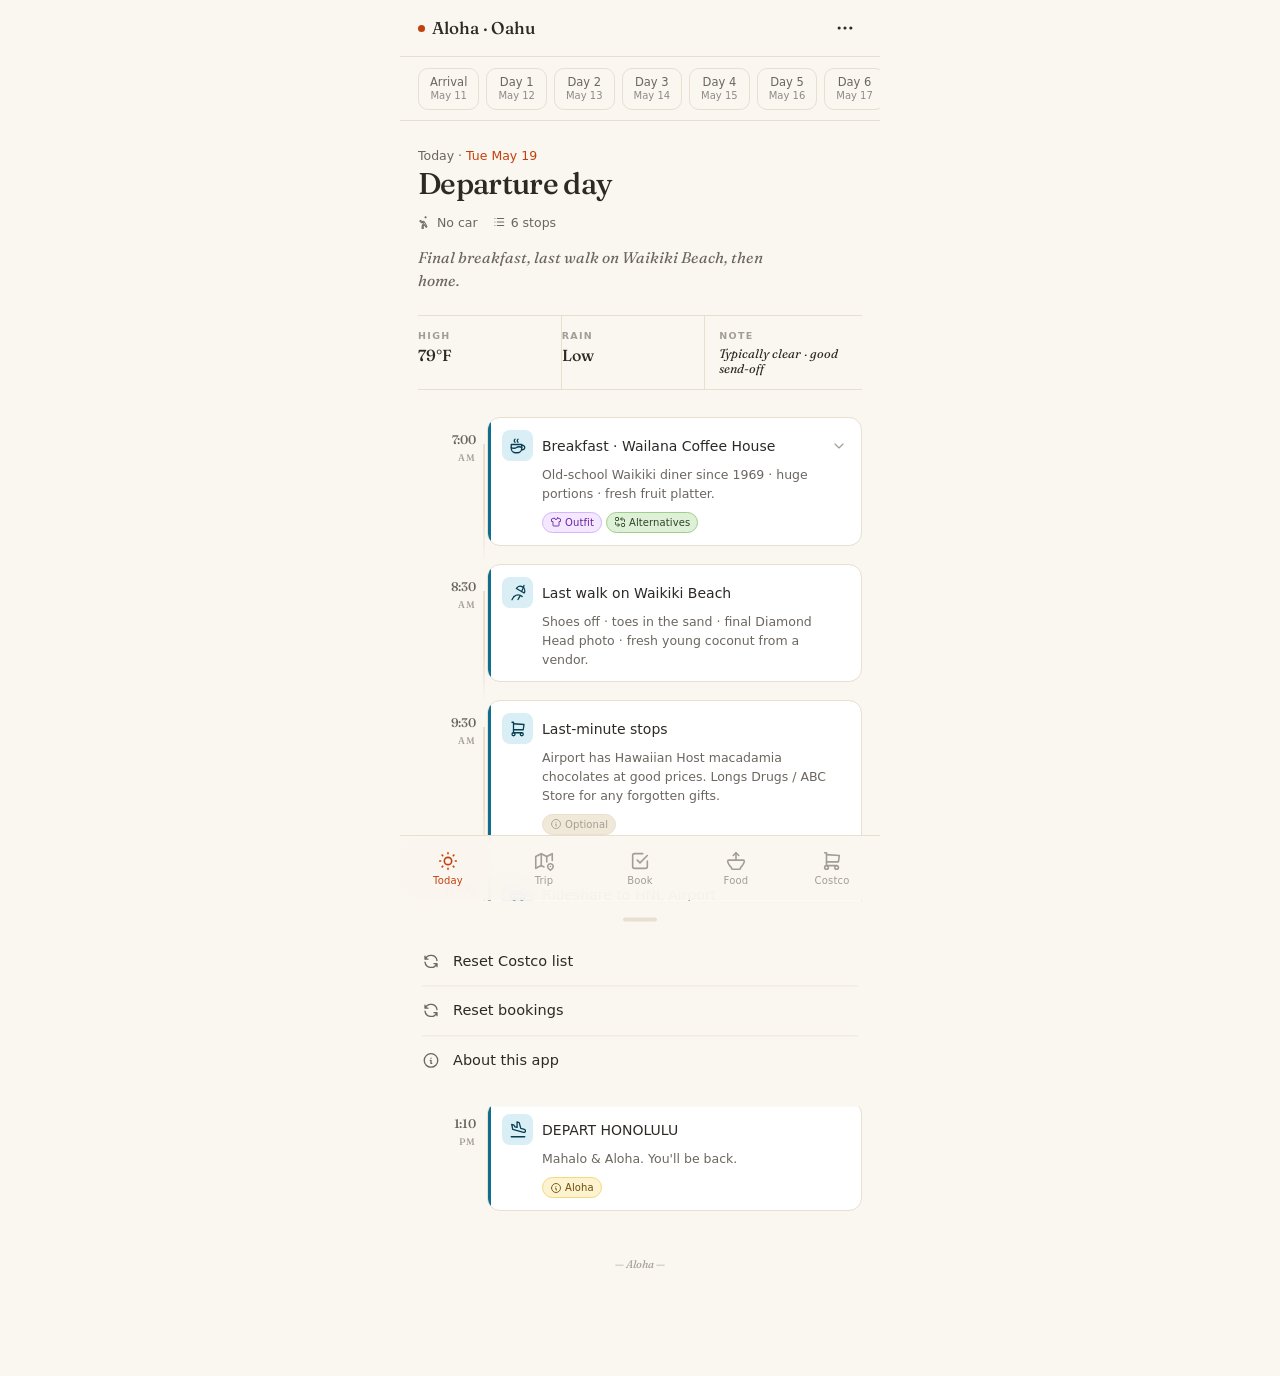
==== Aloha_Oahu_Itinerary.html @ f6e41bc9 "Add files via upload" ====
<!DOCTYPE html>
<html lang="en">
<head>
<meta charset="UTF-8">
<meta name="viewport" content="width=device-width,initial-scale=1,maximum-scale=5,viewport-fit=cover">
<meta name="apple-mobile-web-app-capable" content="yes">
<meta name="apple-mobile-web-app-status-bar-style" content="default">
<meta name="apple-mobile-web-app-title" content="Aloha Oahu">
<meta name="theme-color" content="#faf6f0">
<title>Aloha · Oahu</title>
<link href="https://fonts.googleapis.com/css2?family=Fraunces:ital,opsz,wght@0,9..144,400..600;1,9..144,400..500&display=swap" rel="stylesheet">
<style>
:root{
  --bg:#faf6f0;--bg-card:#fff;--bg-soft:#f4ede0;
  --ink:#2d2a26;--ink-soft:#6b6660;--ink-faint:#a39e95;
  --line:#e8dfd0;--line-soft:#f0e8d8;
  --accent:#c2410c;
  --gold:#b8860b;--palm:#4a7c3a;
  --serif:"Fraunces","Cormorant Garamond",Georgia,serif;
  --sans:-apple-system,BlinkMacSystemFont,system-ui,sans-serif;
}
.th-blue{--da:#0e6e8c;--ds:#daeef5;--di:#073e51}
.th-green{--da:#4a7c3a;--ds:#dff0d8;--di:#2a4720}
.th-amber{--da:#b8860b;--ds:#fdf3d0;--di:#6b4d05}
.th-pink{--da:#b03060;--ds:#fce8ef;--di:#5e1933}
.th-purple{--da:#6b46a8;--ds:#ede8f7;--di:#3a2462}
.th-teal{--da:#0c7a73;--ds:#d8f0ee;--di:#064341}
*{box-sizing:border-box;margin:0;padding:0}
html,body{background:var(--bg);color:var(--ink);font-family:var(--sans);
  font-size:15px;line-height:1.55;-webkit-font-smoothing:antialiased;
  overscroll-behavior:none}
body{max-width:480px;margin:0 auto;min-height:100vh;padding-bottom:88px}
h1,h2{font-family:var(--serif);font-weight:500;letter-spacing:-.01em}
h1{font-size:34px;line-height:1.08}
h2{font-size:22px;line-height:1.15}

/* TOP BAR */
.topbar{position:sticky;top:0;z-index:50;
  background:rgba(250,246,240,.93);
  backdrop-filter:saturate(180%) blur(16px);
  -webkit-backdrop-filter:saturate(180%) blur(16px);
  border-bottom:.5px solid var(--line)}
.topbar-inner{display:flex;align-items:center;justify-content:space-between;padding:11px 18px}
.brand{display:flex;align-items:center;gap:7px;font-family:var(--serif);font-size:17px;font-weight:500;color:var(--ink)}
.brand-pip{width:7px;height:7px;border-radius:50%;background:var(--accent)}
.menu-btn{width:34px;height:34px;border:none;background:transparent;color:var(--ink);
  border-radius:9px;cursor:pointer;display:flex;align-items:center;justify-content:center;
  transition:background .15s}
.menu-btn:hover{background:var(--bg-soft)}
.menu-btn svg{display:block}

/* PAGES */
.page{display:none;padding:0 18px;animation:fi .22s ease}
.page.active{display:block}
@keyframes fi{from{opacity:0;transform:translateY(4px)}to{opacity:1;transform:translateY(0)}}

/* DAY PICKER */
.daypicker{
  display:flex;gap:7px;overflow-x:auto;padding:10px 18px;
  scrollbar-width:none;-ms-overflow-style:none;
  background:var(--bg);border-bottom:.5px solid var(--line);
  position:sticky;top:58px;z-index:40;margin:0 -18px}
.daypicker::-webkit-scrollbar{display:none}
.daychip{flex-shrink:0;background:transparent;border:.5px solid var(--line);
  border-radius:10px;padding:6px 11px;font-size:11.5px;font-family:var(--sans);
  color:var(--ink-soft);cursor:pointer;transition:all .15s;
  text-align:center;min-width:54px;line-height:1.25;font-weight:500}
.daychip .chipdate{display:block;font-size:10px;margin-top:1px;opacity:.75}
.daychip.active{background:var(--ink);color:var(--bg);border-color:var(--ink)}
.daychip.today{border-color:var(--accent);color:var(--accent)}
.daychip.today.active{background:var(--accent);border-color:var(--accent);color:#fff}

/* TODAY HERO */
.hero{padding:26px 0 22px;border-bottom:.5px solid var(--line);position:relative;overflow:hidden}
.hero-palm{display:none}
.hero>*{position:relative;z-index:1}
.hero-greeting{font-size:12.5px;color:var(--ink-soft);margin-bottom:3px}
.hero-greeting strong{color:var(--accent);font-weight:500}
.hero h1{margin-top:3px;font-size:30px;letter-spacing:-.022em}
.hero-meta{display:flex;gap:14px;margin-top:12px;font-size:12.5px;color:var(--ink-soft)}
.hero-meta span{display:inline-flex;align-items:center;gap:5px}
.hero-meta svg{flex-shrink:0}
.hero-summary{font-family:var(--serif);font-style:italic;font-size:15.5px;line-height:1.5;
  color:var(--ink-soft);margin-top:14px;padding-right:80px}

/* WEATHER STRIP */
.wxstrip{display:flex;gap:0;border-bottom:.5px solid var(--line)}
.wxcell{flex:1;padding:13px 0;border-right:.5px solid var(--line)}
.wxcell:last-child{border-right:none;padding-left:14px}
.wxcell:first-child{padding-right:0}
.wx-lbl{font-size:9.5px;letter-spacing:.14em;text-transform:uppercase;color:var(--ink-faint);margin-bottom:3px;font-weight:600}
.wx-val{font-family:var(--serif);font-size:16px;font-weight:500;line-height:1.2}
.wx-val.sm{font-size:12.5px;font-style:italic;font-weight:400}

/* TIMELINE */
.timeline{padding:18px 0 8px}
.tl-event{display:grid;grid-template-columns:58px 1fr;gap:11px;
  padding:9px 0;position:relative;cursor:pointer;-webkit-tap-highlight-color:transparent}
.tl-event:not(:last-child)::before{
  content:"";position:absolute;left:65px;top:36px;bottom:-9px;
  width:1.5px;background:linear-gradient(to bottom,var(--line) 55%,transparent)}
.evtime{font-family:var(--serif);font-size:12.5px;font-weight:500;
  text-align:right;color:var(--ink-soft);padding-top:13px;letter-spacing:-.01em}
.evtime small{font-size:9.5px;letter-spacing:.1em;color:var(--ink-faint);display:block;margin-top:1px}
.evbody{border-radius:13px;background:var(--bg-card);border:.5px solid var(--line);
  padding:12px 14px;transition:transform .15s ease,border-color .2s,box-shadow .2s;
  position:relative;overflow:hidden}
.evbody::before{content:"";position:absolute;left:0;top:0;bottom:0;width:3px;
  background:var(--da,var(--accent));border-radius:0}
.tl-event:active .evbody{transform:scale(.987)}
.tl-event.open .evbody{border-color:var(--da,var(--accent));box-shadow:0 2px 10px rgba(60,40,20,.08)}
.evrow{display:flex;align-items:center;gap:9px}
.evicon{width:31px;height:31px;border-radius:8px;flex-shrink:0;
  background:var(--ds,var(--bg-soft));color:var(--di,var(--accent));
  display:flex;align-items:center;justify-content:center}
.evicon svg{display:block}
.evtitle{font-size:14px;font-weight:500;flex:1;line-height:1.3;color:var(--ink)}
.evchev{color:var(--ink-faint);transition:transform .2s;flex-shrink:0}
.evchev svg{display:block}
.tl-event.open .evchev{transform:rotate(180deg)}
.evdesc{font-size:12.5px;color:var(--ink-soft);margin-top:5px;padding-left:40px;line-height:1.5}

/* HINT PILLS — shown collapsed, act as preview */
.hintrow{display:flex;gap:4px;margin-top:8px;padding-left:40px;flex-wrap:wrap}
.hint{display:inline-flex;align-items:center;gap:3px;
  font-size:10px;font-weight:500;padding:2px 7px;
  border-radius:999px;border:.5px solid;letter-spacing:.01em}
.hint svg{display:block;flex-shrink:0}
.h-outfit{background:#f3e8ff;color:#6b21a8;border-color:#d8b4fe}
.h-weather{background:#daeef5;color:#073e51;border-color:#9fd4e6}
.h-alt{background:#dff0d8;color:#2a4720;border-color:#9ecf88}
.h-note{background:#fdf3d0;color:#6b4d05;border-color:#f5d87a}
.h-gentle{background:#f3e8ff;color:#6b21a8;border-color:#d8b4fe}
.h-urgent{background:#fee2e2;color:#991b1b;border-color:#fca5a5}
.h-book{background:#fce8ef;color:#5e1933;border-color:#f4abc3}
.h-optional{background:var(--line-soft);color:var(--ink-faint);border-color:var(--line)}

/* BADGE PILLS — category tags */
.badgerow{display:flex;gap:4px;margin-top:5px;padding-left:40px;flex-wrap:wrap}
.badge{display:inline-flex;align-items:center;gap:3px;font-size:10px;
  padding:2px 7px;border-radius:999px;font-weight:500;
  background:var(--ds,var(--bg-soft));color:var(--di,var(--accent))}
.badge.urgent{background:#fee2e2;color:#991b1b}
.badge.optional{background:var(--line-soft);color:var(--ink-faint)}
.badge.highlight{background:#fef3c7;color:#854d0e}
.badge.gentle{background:#f3e8ff;color:#6b21a8}

/* EXPANDED DETAILS */
.evdetails{max-height:0;overflow:hidden;transition:max-height .3s ease}
.tl-event.open .evdetails{max-height:800px}
.det-inner{padding:12px 0 2px 40px}
.det-sep{height:.5px;background:var(--line-soft);margin-bottom:13px}
.detblock{margin-bottom:12px}
.detblock:last-child{margin-bottom:0}
.detlbl{font-size:9.5px;letter-spacing:.14em;text-transform:uppercase;
  font-weight:600;margin-bottom:4px;display:flex;align-items:center;gap:4px}
.detlbl svg{display:block;flex-shrink:0}
.detlbl.outfit{color:#6b21a8}
.detlbl.weather{color:#0c5a7a}
.detlbl.alt{color:#2a4720}
.detlbl.note{color:#6b4d05}
.detval{font-size:12.5px;line-height:1.55;color:var(--ink)}
.detval ul{padding-left:14px;margin-top:3px}
.detval li{margin-bottom:2px;list-style:"→ ";padding-left:3px}

/* BOTTOM NAV */
.botnav{position:fixed;bottom:0;left:50%;transform:translateX(-50%);
  width:100%;max-width:480px;display:flex;justify-content:space-around;
  background:rgba(250,246,240,.95);
  backdrop-filter:saturate(180%) blur(16px);
  -webkit-backdrop-filter:saturate(180%) blur(16px);
  border-top:.5px solid var(--line);z-index:100;
  padding:7px 0 calc(7px + env(safe-area-inset-bottom))}
.navbtn{background:transparent;border:none;color:var(--ink-faint);flex:1;
  display:flex;flex-direction:column;align-items:center;justify-content:center;
  gap:2px;padding:7px 4px;cursor:pointer;transition:color .15s;font-family:var(--sans)}
.navbtn svg{display:block}
.navbtn .nlbl{font-size:10px;font-weight:500;letter-spacing:.02em;margin-top:1px}
.navbtn.active{color:var(--accent)}

/* TRIP OVERVIEW */
.trip-hero{padding:30px 0 24px}
.trip-hero h1{font-size:44px;letter-spacing:-.03em;line-height:1;margin-bottom:5px}
.trip-hero h1 em{font-style:italic;color:var(--accent)}
.trip-hero .dates{font-family:var(--serif);font-size:15px;color:var(--ink-soft);font-style:italic}
.sec-title{font-size:10.5px;letter-spacing:.16em;text-transform:uppercase;
  color:var(--ink-faint);margin:22px 0 11px;font-weight:600;
  display:flex;align-items:center;gap:10px}
.sec-title::after{content:"";flex:1;height:.5px;background:var(--line)}
.meta-grid{display:grid;grid-template-columns:1fr 1fr;gap:10px;margin-bottom:4px}
.metastat{background:var(--bg-card);border:.5px solid var(--line);border-radius:12px;padding:13px}
.metastat .mlbl{font-size:9.5px;letter-spacing:.14em;text-transform:uppercase;color:var(--ink-faint);font-weight:600}
.metastat .mval{font-family:var(--serif);font-size:16px;font-weight:500;margin-top:3px}
.metastat .msub{font-size:11px;color:var(--ink-soft);margin-top:1px}
.contact-grid{display:grid;grid-template-columns:1fr 1fr;gap:8px}
.contactbtn{background:var(--bg-card);border:.5px solid var(--line);border-radius:12px;
  padding:11px 13px;display:flex;align-items:center;gap:10px;
  text-decoration:none;color:var(--ink);cursor:pointer;
  transition:transform .15s;-webkit-tap-highlight-color:transparent}
.contactbtn:active{transform:scale(.97)}
.ci{width:31px;height:31px;border-radius:8px;background:var(--bg-soft);
  color:var(--accent);display:flex;align-items:center;justify-content:center;flex-shrink:0}
.ci svg{display:block}
.ct{font-size:12px;font-weight:500;line-height:1.25}
.ct small{font-size:10.5px;color:var(--ink-faint);font-weight:400;display:block}
.daycards{display:flex;flex-direction:column;gap:8px;margin-bottom:24px}
.daycard{background:var(--bg-card);border:.5px solid var(--line);border-radius:13px;
  padding:13px 15px;display:flex;align-items:center;gap:13px;
  cursor:pointer;-webkit-tap-highlight-color:transparent;
  transition:transform .15s;position:relative;overflow:hidden}
.daycard::before{content:"";position:absolute;left:0;top:0;bottom:0;width:3px;
  background:var(--da,var(--accent))}
.daycard:active{transform:scale(.99)}
.dcnum{font-family:var(--serif);font-size:26px;font-weight:500;color:var(--da,var(--accent));
  line-height:1;text-align:center;min-width:42px;font-style:italic}
.dcnum small{display:block;font-size:9.5px;letter-spacing:.12em;color:var(--ink-faint);
  margin-top:3px;font-style:normal}
.dcbody{flex:1;min-width:0}
.dcbody .dctitle{font-size:14.5px;font-weight:500;line-height:1.25;margin-bottom:2px}
.dcbody .dcsub{font-size:11.5px;color:var(--ink-soft)}
.dcarrow{color:var(--ink-faint);flex-shrink:0}
.dcarrow svg{display:block}

/* LIST PAGES */
.listpage h1{margin:26px 0 6px}
.listpage .pagesub{color:var(--ink-soft);font-size:14px;margin-bottom:20px;
  font-family:var(--serif);font-style:italic}
.progress-bar{background:var(--bg-card);border:.5px solid var(--line);border-radius:12px;
  padding:13px;margin-bottom:18px}
.pb-row{display:flex;justify-content:space-between;margin-bottom:7px;font-size:12px;color:var(--ink-soft)}
.pb-track{height:5px;background:var(--bg-soft);border-radius:3px;overflow:hidden}
.pb-fill{height:100%;border-radius:3px;transition:width .4s ease}

/* BOOKINGS */
.bookcard{background:var(--bg-card);border:.5px solid var(--line);border-radius:13px;
  padding:13px 15px;margin-bottom:9px;cursor:pointer;transition:transform .15s;
  -webkit-tap-highlight-color:transparent}
.bookcard:active{transform:scale(.98)}
.bookcard.done{background:linear-gradient(to right,#f0f9eb,var(--bg-card));border-color:#c8e6a8}
.bookcard-hd{display:flex;justify-content:space-between;align-items:flex-start;margin-bottom:5px}
.bookcard h3{font-family:var(--sans);font-size:14.5px;font-weight:500;line-height:1.3}
.bookcheck{width:22px;height:22px;border-radius:50%;border:1.5px solid var(--line);
  flex-shrink:0;display:flex;align-items:center;justify-content:center;transition:all .15s}
.bookcheck svg{display:block}
.bookcard.done .bookcheck{background:#4a7c3a;border-color:#4a7c3a;color:#fff}
.bookwhere{font-size:11.5px;color:var(--ink-soft);margin-bottom:3px}
.bookwhen{font-size:11.5px;font-weight:500;color:var(--accent);margin-bottom:3px}
.bookcard.done .bookwhen{color:#4a7c3a}
.booknotes{font-size:11.5px;color:var(--ink-soft);line-height:1.4}

/* FOOD */
.food-filters{display:flex;gap:6px;overflow-x:auto;padding-bottom:11px;
  margin-bottom:14px;scrollbar-width:none}
.food-filters::-webkit-scrollbar{display:none}
.fchip{flex-shrink:0;background:transparent;border:.5px solid var(--line);
  border-radius:999px;padding:5px 11px;font-size:12px;color:var(--ink-soft);
  cursor:pointer;transition:all .15s;font-family:var(--sans)}
.fchip.active{background:var(--ink);color:var(--bg);border-color:var(--ink)}
.foodcard{background:var(--bg-card);border:.5px solid var(--line);
  border-radius:13px;padding:13px 15px;margin-bottom:8px}
.foodcard-row{display:flex;align-items:baseline;justify-content:space-between;gap:8px;margin-bottom:3px}
.foodname{font-size:14.5px;font-weight:500;flex:1}
.foodprice{font-family:var(--serif);font-size:14px;color:var(--gold)}
.foodwhat{font-size:12.5px;color:var(--ink);line-height:1.4;margin-bottom:5px}
.foodmeta{display:flex;gap:9px;font-size:11px;color:var(--ink-faint);margin-top:5px}
.foodtype{background:var(--bg-soft);color:var(--ink-soft);padding:1px 7px;border-radius:4px;font-weight:500}

/* COSTCO */
.costo-section{margin-bottom:20px}
.costo-sec-title{font-size:10px;letter-spacing:.16em;text-transform:uppercase;
  color:var(--ink-faint);margin-bottom:9px;padding-bottom:5px;
  border-bottom:.5px solid var(--line);font-weight:600}
.costoitem{display:flex;align-items:center;padding:11px 0;
  border-bottom:.5px solid var(--line-soft);cursor:pointer;
  -webkit-tap-highlight-color:transparent;gap:11px}
.costocheck{width:22px;height:22px;border-radius:6px;border:1.5px solid var(--line);
  flex-shrink:0;display:flex;align-items:center;justify-content:center;
  transition:all .15s;background:var(--bg-card)}
.costocheck svg{display:block}
.costoitem.checked .costocheck{background:var(--palm);border-color:var(--palm);color:#fff}
.costoitem.checked .costoname{text-decoration:line-through;color:var(--ink-faint)}
.costotext{flex:1}
.costoname{font-size:13.5px;font-weight:500;line-height:1.3}
.costonote{font-size:11px;color:var(--ink-faint);margin-top:2px}

/* MENU SHEET */
.overlay{position:fixed;inset:0;background:rgba(0,0,0,.38);z-index:200;
  opacity:0;pointer-events:none;transition:opacity .2s}
.overlay.open{opacity:1;pointer-events:auto}
.menusheet{position:fixed;bottom:0;left:0;right:0;background:var(--bg);
  border-radius:22px 22px 0 0;z-index:201;padding:10px 22px calc(22px + env(safe-area-inset-bottom));
  max-width:480px;margin:0 auto;transform:translateY(100%);
  transition:transform .25s cubic-bezier(.22,1,.36,1)}
.menusheet.open{transform:translateY(0)}
.menuhandle{width:34px;height:4px;background:var(--line);border-radius:2px;margin:7px auto 16px}
.menulist{list-style:none}
.menuitem{display:flex;align-items:center;gap:13px;padding:13px 0;
  border-bottom:.5px solid var(--line-soft);cursor:pointer;font-size:14.5px;
  -webkit-tap-highlight-color:transparent}
.menuitem svg{display:block;color:var(--ink-soft)}
.menuitem:last-child{border-bottom:none}
.menuitem:active{color:var(--accent)}

/* FOOTER */
.footnote{text-align:center;font-size:11px;color:var(--ink-faint);
  padding:28px 18px 14px;font-family:var(--serif);font-style:italic}
</style>
</head>
<body>

<div class="topbar">
  <div class="topbar-inner">
    <div class="brand"><div class="brand-pip"></div> Aloha · Oahu</div>
    <button class="menu-btn" id="menubtn" aria-label="Menu"><svg xmlns="http://www.w3.org/2000/svg" width="20" height="20" viewBox="0 0 24 24" fill="none" stroke="currentColor" stroke-width="1.75" stroke-linecap="round" stroke-linejoin="round"><path stroke="none" d="M0 0h24v24H0z" fill="none"/><path d="M5 12m-1 0a1 1 0 1 0 2 0a1 1 0 1 0 -2 0"/><path d="M12 12m-1 0a1 1 0 1 0 2 0a1 1 0 1 0 -2 0"/><path d="M19 12m-1 0a1 1 0 1 0 2 0a1 1 0 1 0 -2 0"/></svg></button>
  </div>
</div>
<main id="main"></main>
<nav class="botnav">
  <button class="navbtn" data-page="today"><svg xmlns="http://www.w3.org/2000/svg" width="22" height="22" viewBox="0 0 24 24" fill="none" stroke="currentColor" stroke-width="1.75" stroke-linecap="round" stroke-linejoin="round"><path stroke="none" d="M0 0h24v24H0z" fill="none"/><path d="M12 12m-4 0a4 4 0 1 0 8 0a4 4 0 1 0 -8 0"/><path d="M3 12h1m8 -9v1m8 8h1m-9 8v1m-6.4 -15.4l.7 .7m12.1 -.7l-.7 .7m0 11.4l.7 .7m-12.1 -.7l-.7 .7"/></svg><span class="nlbl">Today</span></button><button class="navbtn" data-page="trip"><svg xmlns="http://www.w3.org/2000/svg" width="22" height="22" viewBox="0 0 24 24" fill="none" stroke="currentColor" stroke-width="1.75" stroke-linecap="round" stroke-linejoin="round"><path stroke="none" d="M0 0h24v24H0z" fill="none"/><path d="M12 18.5l-3 -1.5l-6 3v-13l6 -3l6 3l6 -3v7.5"/><path d="M9 4.5v13"/><path d="M15 7.5v5.5"/><path d="M21.121 20.121a3 3 0 1 0 -4.242 0c.418 .419 1.125 1.045 2.121 1.879c1.051 -.89 1.759 -1.516 2.121 -1.879z"/><path d="M19 18v.01"/></svg><span class="nlbl">Trip</span></button><button class="navbtn" data-page="bookings"><svg xmlns="http://www.w3.org/2000/svg" width="22" height="22" viewBox="0 0 24 24" fill="none" stroke="currentColor" stroke-width="1.75" stroke-linecap="round" stroke-linejoin="round"><path stroke="none" d="M0 0h24v24H0z" fill="none"/><path d="M9 11l3 3l8 -8"/><path d="M20 12v6a2 2 0 0 1 -2 2h-12a2 2 0 0 1 -2 -2v-12a2 2 0 0 1 2 -2h9"/></svg><span class="nlbl">Book</span></button><button class="navbtn" data-page="food"><svg xmlns="http://www.w3.org/2000/svg" width="22" height="22" viewBox="0 0 24 24" fill="none" stroke="currentColor" stroke-width="1.75" stroke-linecap="round" stroke-linejoin="round"><path stroke="none" d="M0 0h24v24H0z" fill="none"/><path d="M4 11h16a1 1 0 0 1 1 1v.5c0 1.5 -2.517 5.573 -4 6.5v1a1 1 0 0 1 -1 1h-8a1 1 0 0 1 -1 -1v-1c-1.687 -1.054 -4 -5 -4 -6.5v-.5a1 1 0 0 1 1 -1z"/><path d="M12 3l0 8"/><path d="M9 6l3 -3l3 3"/></svg><span class="nlbl">Food</span></button><button class="navbtn" data-page="costco"><svg xmlns="http://www.w3.org/2000/svg" width="22" height="22" viewBox="0 0 24 24" fill="none" stroke="currentColor" stroke-width="1.75" stroke-linecap="round" stroke-linejoin="round"><path stroke="none" d="M0 0h24v24H0z" fill="none"/><path d="M6 19m-2 0a2 2 0 1 0 4 0a2 2 0 1 0 -4 0"/><path d="M17 19m-2 0a2 2 0 1 0 4 0a2 2 0 1 0 -4 0"/><path d="M17 17h-11v-14h-2"/><path d="M6 5l14 1l-1 7h-13"/></svg><span class="nlbl">Costco</span></button>
</nav>
<div class="overlay" id="overlay"></div>
<div class="menusheet" id="msheet">
  <div class="menuhandle"></div>
  <ul class="menulist">
    <li class="menuitem" data-action="reset-costco"><svg xmlns="http://www.w3.org/2000/svg" width="18" height="18" viewBox="0 0 24 24" fill="none" stroke="currentColor" stroke-width="1.75" stroke-linecap="round" stroke-linejoin="round"><path stroke="none" d="M0 0h24v24H0z" fill="none"/><path d="M20 11a8.1 8.1 0 0 0 -15.5 -2m-.5 -4v4h4"/><path d="M4 13a8.1 8.1 0 0 0 15.5 2m.5 4v-4h-4"/></svg> Reset Costco list</li>
    <li class="menuitem" data-action="reset-bookings"><svg xmlns="http://www.w3.org/2000/svg" width="18" height="18" viewBox="0 0 24 24" fill="none" stroke="currentColor" stroke-width="1.75" stroke-linecap="round" stroke-linejoin="round"><path stroke="none" d="M0 0h24v24H0z" fill="none"/><path d="M20 11a8.1 8.1 0 0 0 -15.5 -2m-.5 -4v4h4"/><path d="M4 13a8.1 8.1 0 0 0 15.5 2m.5 4v-4h-4"/></svg> Reset bookings</li>
    <li class="menuitem" data-action="about"><svg xmlns="http://www.w3.org/2000/svg" width="18" height="18" viewBox="0 0 24 24" fill="none" stroke="currentColor" stroke-width="1.75" stroke-linecap="round" stroke-linejoin="round"><path stroke="none" d="M0 0h24v24H0z" fill="none"/><path d="M3 12a9 9 0 1 0 18 0a9 9 0 0 0 -18 0"/><path d="M12 9h.01"/><path d="M11 12h1v4h1"/></svg> About this app</li>
  </ul>
</div>

<script>
const ICONS = {
  "alarm": "<path stroke=\"none\" d=\"M0 0h24v24H0z\" fill=\"none\"/><path d=\"M12 13m-7 0a7 7 0 1 0 14 0a7 7 0 1 0 -14 0\"/><path d=\"M12 10l0 3l2 0\"/><path d=\"M7 4l-2.75 2\"/><path d=\"M17 4l2.75 2\"/>",
  "alert-circle": "<path stroke=\"none\" d=\"M0 0h24v24H0z\" fill=\"none\"/><path d=\"M3 12a9 9 0 1 0 18 0a9 9 0 0 0 -18 0\"/><path d=\"M12 8l0 4\"/><path d=\"M12 16l.01 0\"/>",
  "anchor": "<path stroke=\"none\" d=\"M0 0h24v24H0z\" fill=\"none\"/><path d=\"M12 9l0 12\"/><path d=\"M5.7 14a7 7 0 1 0 12.6 0\"/><path d=\"M12 6m-3 0a3 3 0 1 0 6 0a3 3 0 1 0 -6 0\"/><path d=\"M9 14l-2 0\"/><path d=\"M15 14l2 0\"/>",
  "apple": "<path stroke=\"none\" d=\"M0 0h24v24H0z\" fill=\"none\"/><path d=\"M12 14m-7 0a7 7 0 1 0 14 0a7 7 0 1 0 -14 0\"/><path d=\"M12 11v-7a1 1 0 0 1 1 -1h1\"/>",
  "bath": "<path stroke=\"none\" d=\"M0 0h24v24H0z\" fill=\"none\"/><path d=\"M4 12h16\"/><path d=\"M4 12v4a2 2 0 0 0 2 2h12a2 2 0 0 0 2 -2v-4\"/><path d=\"M6 12v-7a2 2 0 0 1 2 -2h3v2.25\"/><path d=\"M10 10.5l1.5 1.5l3 -3\"/>",
  "beach": "<path stroke=\"none\" d=\"M0 0h24v24H0z\" fill=\"none\"/><path d=\"M17.553 16.75a7.5 7.5 0 0 0 -10.606 0\"/><path d=\"M18 3.804a6 6 0 0 0 -8.196 2.196l10.392 6a6 6 0 0 0 -2.196 -8.196z\"/><path d=\"M16.732 10c1.658 -2.87 2.832 -5.465 3.268 -8\"/><path d=\"M4 21l2.5 -4.33\"/><path d=\"M15 15.5l-3 5.196\"/>",
  "bed": "<path stroke=\"none\" d=\"M0 0h24v24H0z\" fill=\"none\"/><path d=\"M3 7v11\"/><path d=\"M21 17v-4a2 2 0 0 0 -2 -2h-6v6\"/><path d=\"M3 14h18\"/><rect x=\"7\" y=\"7\" width=\"4\" height=\"4\" rx=\"1\"/>",
  "bowl": "<path stroke=\"none\" d=\"M0 0h24v24H0z\" fill=\"none\"/><path d=\"M4 11h16a1 1 0 0 1 1 1v.5c0 1.5 -2.517 5.573 -4 6.5v1a1 1 0 0 1 -1 1h-8a1 1 0 0 1 -1 -1v-1c-1.687 -1.054 -4 -5 -4 -6.5v-.5a1 1 0 0 1 1 -1z\"/><path d=\"M12 3l0 8\"/><path d=\"M9 6l3 -3l3 3\"/>",
  "bread": "<path stroke=\"none\" d=\"M0 0h24v24H0z\" fill=\"none\"/><path d=\"M17 5a3 3 0 0 1 0 6h-1l-.001 7.9a.9 .9 0 0 1 -.9 .1h-6.198a1 1 0 0 1 -.901 -1v-7h-1a3 3 0 0 1 0 -6h10z\"/>",
  "building": "<path stroke=\"none\" d=\"M0 0h24v24H0z\" fill=\"none\"/><path d=\"M3 21l18 0\"/><path d=\"M9 8l1 0\"/><path d=\"M9 12l1 0\"/><path d=\"M9 16l1 0\"/><path d=\"M14 8l1 0\"/><path d=\"M14 12l1 0\"/><path d=\"M14 16l1 0\"/><path d=\"M5 21v-16a2 2 0 0 1 2 -2h10a2 2 0 0 1 2 2v16\"/>",
  "building-castle": "<path stroke=\"none\" d=\"M0 0h24v24H0z\" fill=\"none\"/><path d=\"M15 19v-2a3 3 0 0 0 -6 0v2\"/><path d=\"M3 19v-13.5\"/><path d=\"M21 19v-13.5\"/><path d=\"M3 11a2 2 0 1 0 4 0v-3.5h-4v3.5z\"/><path d=\"M17 11a2 2 0 1 0 4 0v-3.5h-4v3.5z\"/><path d=\"M7 11a2 2 0 1 0 4 0v-3.5h-4v3.5z\"/><path d=\"M11 11a2 2 0 1 0 4 0v-3.5h-4v3.5z\"/><path d=\"M3 19h18\"/>",
  "building-monument": "<path stroke=\"none\" d=\"M0 0h24v24H0z\" fill=\"none\"/><path d=\"M9 21v-8a3 3 0 0 1 6 0v8\"/><path d=\"M3 21l18 0\"/><path d=\"M10.5 7l1.5 -4l1.5 4\"/><path d=\"M9 11l-1 -4h8l-1 4\"/>",
  "car": "<path stroke=\"none\" d=\"M0 0h24v24H0z\" fill=\"none\"/><path d=\"M7 17m-2 0a2 2 0 1 0 4 0a2 2 0 1 0 -4 0\"/><path d=\"M17 17m-2 0a2 2 0 1 0 4 0a2 2 0 1 0 -4 0\"/><path d=\"M5 17h-2v-6l2 -5h9l4 5h1a2 2 0 0 1 2 2v4h-2m-4 0h-6m-6 -6h15m-6 0v-5\"/>",
  "check": "<path stroke=\"none\" d=\"M0 0h24v24H0z\" fill=\"none\"/><path d=\"M5 12l5 5l10 -10\"/>",
  "checkbox": "<path stroke=\"none\" d=\"M0 0h24v24H0z\" fill=\"none\"/><path d=\"M9 11l3 3l8 -8\"/><path d=\"M20 12v6a2 2 0 0 1 -2 2h-12a2 2 0 0 1 -2 -2v-12a2 2 0 0 1 2 -2h9\"/>",
  "chevron-down": "<path stroke=\"none\" d=\"M0 0h24v24H0z\" fill=\"none\"/><path d=\"M6 9l6 6l6 -6\"/>",
  "chevron-right": "<path stroke=\"none\" d=\"M0 0h24v24H0z\" fill=\"none\"/><path d=\"M9 6l6 6l-6 6\"/>",
  "cloud": "<path stroke=\"none\" d=\"M0 0h24v24H0z\" fill=\"none\"/><path d=\"M6.657 18c-2.572 0 -4.657 -2.007 -4.657 -4.483c0 -2.475 2.085 -4.482 4.657 -4.482c.393 -1.762 1.794 -3.2 3.675 -3.773c1.88 -.572 3.956 -.193 5.444 .986c1.488 1.18 2.162 3.007 1.77 4.769h.99c1.913 0 3.464 1.56 3.464 3.486c0 1.927 -1.551 3.487 -3.465 3.487h-11.878\"/>",
  "cloud-rain": "<path stroke=\"none\" d=\"M0 0h24v24H0z\" fill=\"none\"/><path d=\"M7 18a4.6 4.4 0 0 1 0 -9a5 4.5 0 0 1 11 2h1a3.5 3.5 0 0 1 0 7h-12\"/><path d=\"M11 13v2m0 3v2m4 -5v2m0 3v2\"/>",
  "coffee": "<path stroke=\"none\" d=\"M0 0h24v24H0z\" fill=\"none\"/><path d=\"M3 14c.83 .642 2.077 1.017 3.5 1c1.423 .017 2.67 -.358 3.5 -1c.83 -.642 2.077 -1.017 3.5 -1c1.423 -.017 2.67 .358 3.5 1\"/><path d=\"M8 3a2.4 2.4 0 0 0 -1 2a2.4 2.4 0 0 0 1 2\"/><path d=\"M12 3a2.4 2.4 0 0 0 -1 2a2.4 2.4 0 0 0 1 2\"/><path d=\"M3 10h14v5a6 6 0 0 1 -6 6h-2a6 6 0 0 1 -6 -6v-5z\"/><path d=\"M16.746 16.726a3 3 0 1 0 .252 -5.555\"/>",
  "cup": "<path stroke=\"none\" d=\"M0 0h24v24H0z\" fill=\"none\"/><path d=\"M5 11h14v9a1 1 0 0 1 -1 1h-12a1 1 0 0 1 -1 -1v-9z\"/><path d=\"M9 3h6l1 4h-8z\"/><path d=\"M15.121 3.121a2.121 2.121 0 0 1 3 3l-1.121 .879\"/><path d=\"M4.879 3.879a2.121 2.121 0 0 0 -3 3l1.121 .879\"/>",
  "dots": "<path stroke=\"none\" d=\"M0 0h24v24H0z\" fill=\"none\"/><path d=\"M5 12m-1 0a1 1 0 1 0 2 0a1 1 0 1 0 -2 0\"/><path d=\"M12 12m-1 0a1 1 0 1 0 2 0a1 1 0 1 0 -2 0\"/><path d=\"M19 12m-1 0a1 1 0 1 0 2 0a1 1 0 1 0 -2 0\"/>",
  "droplets": "<path stroke=\"none\" d=\"M0 0h24v24H0z\" fill=\"none\"/><path d=\"M6 16.326c1.932 0 3.5 -1.79 3.5 -4c0 -1.979 -1.5 -4.5 -3.5 -7c-2 2.5 -3.5 5.021 -3.5 7c0 2.21 1.568 4 3.5 4z\"/><path d=\"M18 19.326c1.932 0 3.5 -1.79 3.5 -4c0 -1.979 -1.5 -4.5 -3.5 -7c-2 2.5 -3.5 5.021 -3.5 7c0 2.21 1.568 4 3.5 4z\"/>",
  "emergency-bed": "<path stroke=\"none\" d=\"M0 0h24v24H0z\" fill=\"none\"/><path d=\"M1 10h4v9h-4z\"/><path d=\"M5 19h18\"/><path d=\"M5 10h18\"/><path d=\"M12 10v9\"/><path d=\"M14 6a2 2 0 1 0 -4 0\"/><path d=\"M16 4l2 2l-2 2\"/>",
  "fish": "<path stroke=\"none\" d=\"M0 0h24v24H0z\" fill=\"none\"/><path d=\"M16.69 7.44a6.973 6.973 0 0 0 -1.69 4.56c0 1.747 .64 3.345 1.699 4.571l-.699 .429l-3 -3l-3 3l-3 -3l-1.5 1.5l-2.5 -2.5c0 0 1.5 -1.5 3 -3c1 -1 3 -1 4 -2c-2.667 -1.667 -4.667 -5 -7 -7h3.5l2.5 2.5l2 -2.5h3z\"/><path d=\"M17 7l1 -3l3 1l-1.5 2z\"/>",
  "flame": "<path stroke=\"none\" d=\"M0 0h24v24H0z\" fill=\"none\"/><path d=\"M12 12c2 -2.96 0 -7 -1 -8c0 3.038 -1.773 4.741 -3 6c-1.226 1.26 -2 3.24 -2 5a6 6 0 1 0 12 0c0 -1.532 -1.056 -3.94 -2 -5c-1.786 3 -2.791 3 -4 2z\"/>",
  "glass-cocktail": "<path stroke=\"none\" d=\"M0 0h24v24H0z\" fill=\"none\"/><path d=\"M8 21l8 0\"/><path d=\"M12 15l0 6\"/><path d=\"M17 3l-5 8l-5 -8z\"/><path d=\"M5 3h14\"/>",
  "info-circle": "<path stroke=\"none\" d=\"M0 0h24v24H0z\" fill=\"none\"/><path d=\"M3 12a9 9 0 1 0 18 0a9 9 0 0 0 -18 0\"/><path d=\"M12 9h.01\"/><path d=\"M11 12h1v4h1\"/>",
  "key": "<path stroke=\"none\" d=\"M0 0h24v24H0z\" fill=\"none\"/><path d=\"M16.555 3.843l3.602 3.602a2.877 2.877 0 0 1 0 4.069l-2.643 2.643a2.877 2.877 0 0 1 -4.069 0l-.301 -.301l-6.558 6.558a2 2 0 0 1 -1.239 .578l-.175 .008h-1.172a1 1 0 0 1 -.993 -.883l-.007 -.117v-1.172a2 2 0 0 1 .467 -1.284l.119 -.13l.414 -.414h2v-2h2v-2l2.144 -2.144l-.301 -.301a2.877 2.877 0 0 1 0 -4.069l2.643 -2.643a2.877 2.877 0 0 1 4.069 0z\"/><path d=\"M15 9h.01\"/>",
  "list": "<path stroke=\"none\" d=\"M0 0h24v24H0z\" fill=\"none\"/><path d=\"M9 6l11 0\"/><path d=\"M9 12l11 0\"/><path d=\"M9 18l11 0\"/><path d=\"M5 6l0 .01\"/><path d=\"M5 12l0 .01\"/><path d=\"M5 18l0 .01\"/>",
  "luggage": "<path stroke=\"none\" d=\"M0 0h24v24H0z\" fill=\"none\"/><rect x=\"6\" y=\"8\" width=\"12\" height=\"14\" rx=\"2\"/><path d=\"M9 8v-2a2 2 0 0 1 2 -2h2a2 2 0 0 1 2 2v2\"/><path d=\"M11 13v2\"/><path d=\"M6 12h12\"/>",
  "map-2": "<path stroke=\"none\" d=\"M0 0h24v24H0z\" fill=\"none\"/><path d=\"M12 18.5l-3 -1.5l-6 3v-13l6 -3l6 3l6 -3v7.5\"/><path d=\"M9 4.5v13\"/><path d=\"M15 7.5v5.5\"/><path d=\"M21.121 20.121a3 3 0 1 0 -4.242 0c.418 .419 1.125 1.045 2.121 1.879c1.051 -.89 1.759 -1.516 2.121 -1.879z\"/><path d=\"M19 18v.01\"/>",
  "meat": "<path stroke=\"none\" d=\"M0 0h24v24H0z\" fill=\"none\"/><path d=\"M14.5 3.5c1.685 1.686 1.745 4.329 .292 6.086l3.122 3.122c1.757 -1.453 4.4 -1.393 6.086 .292c1.758 1.758 1.671 4.706 -.247 6.334c-.444 .372 -.992 .695 -1.653 .96l-2.5 .706c-3.532 .996 -6.698 -.988 -6.698 -3.997l-3 -2.997c-3.003 0 -4.986 -3.165 -3.996 -6.698l.706 -2.5c.265 -.661 .588 -1.208 .96 -1.653c1.628 -1.918 4.576 -2.005 6.928 -.656z\"/>",
  "moon": "<path stroke=\"none\" d=\"M0 0h24v24H0z\" fill=\"none\"/><path d=\"M12 3c.132 0 .263 0 .393 0a7.5 7.5 0 0 0 7.92 12.446a9 9 0 1 1 -8.313 -12.454z\"/>",
  "mountain": "<path stroke=\"none\" d=\"M0 0h24v24H0z\" fill=\"none\"/><path d=\"M3 20l9 -16l9 16\"/><path d=\"M3 20h18\"/><path d=\"M14 12.4l-2 -1.4l-3 5\"/>",
  "palm-tree": "<path stroke=\"none\" d=\"M0 0h24v24H0z\" fill=\"none\"/><path d=\"M13 21v-12.125a1 1 0 0 0 -.048 -.082a5 5 0 1 0 -3.36 -.428c.285 .232 .39 .48 .408 .635v12\"/><path d=\"M9 12c-.667 -8 -4 -10 -4 -10c5 0 7.5 3.333 8 5\"/><path d=\"M15 12c.667 -8 4 -10 4 -10c-5 0 -7.5 3.333 -8 5\"/>",
  "parking": "<path stroke=\"none\" d=\"M0 0h24v24H0z\" fill=\"none\"/><path d=\"M9 5h4a3 3 0 0 1 0 6h-4\"/><path d=\"M9 5v14\"/><path d=\"M9 11h4\"/>",
  "plane": "<path stroke=\"none\" d=\"M0 0h24v24H0z\" fill=\"none\"/><path d=\"M16 10h4a2 2 0 0 1 0 4h-4l-4 7h-3l2 -7h-4l-2 2h-3l2 -4l-2 -4h3l2 2h4l-2 -7h3z\"/>",
  "plane-arrival": "<path stroke=\"none\" d=\"M0 0h24v24H0z\" fill=\"none\"/><path d=\"M15 12h5a2 2 0 0 1 0 4h-15l-3 -6h3l2 2h3l-2 -7h3z\" transform=\"rotate(-15 12 12) translate(0 -1)\"/><path d=\"M3 21l18 0\"/>",
  "plane-departure": "<path stroke=\"none\" d=\"M0 0h24v24H0z\" fill=\"none\"/><path d=\"M15 12h5a2 2 0 0 1 0 4h-15l-3 -6h3l2 2h3l-2 -7h3z\" transform=\"rotate(15 12 12) translate(0 -3)\"/><path d=\"M3 21l18 0\"/>",
  "plant": "<path stroke=\"none\" d=\"M0 0h24v24H0z\" fill=\"none\"/><path d=\"M9 15c.974 -4.542 3.25 -7.357 9 -8c-.71 5.394 -3.786 8.213 -9 8z\"/><path d=\"M6 21c.74 -4.565 2.685 -7.21 8 -8c-.673 5.377 -3.449 8.083 -8 8z\"/><path d=\"M12 17c0 2.21 -1.343 4 -3 4\"/><path d=\"M12 14v7\"/>",
  "refresh": "<path stroke=\"none\" d=\"M0 0h24v24H0z\" fill=\"none\"/><path d=\"M20 11a8.1 8.1 0 0 0 -15.5 -2m-.5 -4v4h4\"/><path d=\"M4 13a8.1 8.1 0 0 0 15.5 2m.5 4v-4h-4\"/>",
  "replace": "<path stroke=\"none\" d=\"M0 0h24v24H0z\" fill=\"none\"/><path d=\"M3 3m0 1a1 1 0 0 1 1 -1h4a1 1 0 0 1 1 1v4a1 1 0 0 1 -1 1h-4a1 1 0 0 1 -1 -1z\"/><path d=\"M15 15m0 1a1 1 0 0 1 1 -1h4a1 1 0 0 1 1 1v4a1 1 0 0 1 -1 1h-4a1 1 0 0 1 -1 -1z\"/><path d=\"M21 11v-3a2 2 0 0 0 -2 -2h-6l3 3m0 -6l-3 3\"/><path d=\"M3 13v3a2 2 0 0 0 2 2h6l-3 -3m0 6l3 -3\"/>",
  "ship": "<path stroke=\"none\" d=\"M0 0h24v24H0z\" fill=\"none\"/><path d=\"M2 20a2.4 2.4 0 0 0 2 1a2.4 2.4 0 0 0 2 -1a2.4 2.4 0 0 1 2 -1a2.4 2.4 0 0 1 2 1a2.4 2.4 0 0 0 2 1a2.4 2.4 0 0 0 2 -1a2.4 2.4 0 0 1 2 -1a2.4 2.4 0 0 1 2 1\"/><path d=\"M4 18v-5\"/><path d=\"M20 18v-5\"/><path d=\"M12 4h1a1 1 0 0 1 1 1v11.5\"/><path d=\"M6 10.5v-6.5h6\"/><path d=\"M6 7h6\"/>",
  "shirt": "<path stroke=\"none\" d=\"M0 0h24v24H0z\" fill=\"none\"/><path d=\"M15 4l6 2v5h-3v8a1 1 0 0 1 -1 1h-10a1 1 0 0 1 -1 -1v-8h-3v-5l6 -2a3 3 0 0 0 6 0z\"/>",
  "shopping-bag": "<path stroke=\"none\" d=\"M0 0h24v24H0z\" fill=\"none\"/><path d=\"M6 19m-2 0a2 2 0 1 0 4 0a2 2 0 1 0 -4 0\"/><path d=\"M17 19m-2 0a2 2 0 1 0 4 0a2 2 0 1 0 -4 0\"/><path d=\"M17 17h-11v-14h-2\"/><path d=\"M6 5l14 1l-1 7h-13\"/>",
  "shopping-cart": "<path stroke=\"none\" d=\"M0 0h24v24H0z\" fill=\"none\"/><path d=\"M6 19m-2 0a2 2 0 1 0 4 0a2 2 0 1 0 -4 0\"/><path d=\"M17 19m-2 0a2 2 0 1 0 4 0a2 2 0 1 0 -4 0\"/><path d=\"M17 17h-11v-14h-2\"/><path d=\"M6 5l14 1l-1 7h-13\"/>",
  "snowflake": "<path stroke=\"none\" d=\"M0 0h24v24H0z\" fill=\"none\"/><path d=\"M12 3v18\"/><path d=\"M3 12h18\"/><path d=\"M9 6l3 -3l3 3\"/><path d=\"M9 18l3 3l3 -3\"/><path d=\"M6 9l-3 3l3 3\"/><path d=\"M18 9l3 3l-3 3\"/>",
  "steering-wheel": "<path stroke=\"none\" d=\"M0 0h24v24H0z\" fill=\"none\"/><path d=\"M12 12m-9 0a9 9 0 1 0 18 0a9 9 0 1 0 -18 0\"/><path d=\"M12 12m-2 0a2 2 0 1 0 4 0a2 2 0 1 0 -4 0\"/><path d=\"M12 10l0 -7\"/><path d=\"M10 12l-6.75 -3.375\"/><path d=\"M14 12l6.75 -3.375\"/>",
  "sun": "<path stroke=\"none\" d=\"M0 0h24v24H0z\" fill=\"none\"/><path d=\"M12 12m-4 0a4 4 0 1 0 8 0a4 4 0 1 0 -8 0\"/><path d=\"M3 12h1m8 -9v1m8 8h1m-9 8v1m-6.4 -15.4l.7 .7m12.1 -.7l-.7 .7m0 11.4l.7 .7m-12.1 -.7l-.7 .7\"/>",
  "sunset": "<path stroke=\"none\" d=\"M0 0h24v24H0z\" fill=\"none\"/><path d=\"M3 17h1m16 0h1m-15.4 -6.4l.7 .7m11.4 -.7l-.7 .7m-9.7 5.4a4 4 0 0 1 8 0\"/><path d=\"M3 21h18\"/><path d=\"M12 3v2\"/><path d=\"M12 9v2\"/><path d=\"M12 15v2\"/>",
  "swimming": "<path stroke=\"none\" d=\"M0 0h24v24H0z\" fill=\"none\"/><path d=\"M16 9l-11 6\"/><path d=\"M20 15.5c-1.388 1.028 -2.735 1.028 -4.001 0c-1.263 -1.028 -2.611 -1.028 -4 0c-1.264 1.028 -2.612 1.028 -4 0c-1.265 -1.028 -2.609 -1.028 -3.999 0\"/><path d=\"M20 19.5c-1.388 1.028 -2.735 1.028 -4.001 0c-1.263 -1.028 -2.611 -1.028 -4 0c-1.264 1.028 -2.612 1.028 -4 0c-1.265 -1.028 -2.609 -1.028 -3.999 0\"/><circle cx=\"7\" cy=\"7\" r=\"2\"/>",
  "temple": "<path stroke=\"none\" d=\"M0 0h24v24H0z\" fill=\"none\"/><path d=\"M4 20h16\"/><path d=\"M4 20v-12.5\"/><path d=\"M20 20v-12.5\"/><path d=\"M2 7.5l10 -4.5l10 4.5\"/><path d=\"M10 20v-7h4v7\"/>",
  "tools-kitchen-2": "<path stroke=\"none\" d=\"M0 0h24v24H0z\" fill=\"none\"/><path d=\"M19 3v12h-5c-.023 -3.681 .184 -7.406 5 -12zm0 12v6h-1v-3m-10 -14v17m-3 -17v3a3 3 0 1 0 6 0v-3\"/>",
  "truck": "<path stroke=\"none\" d=\"M0 0h24v24H0z\" fill=\"none\"/><path d=\"M7 17m-2 0a2 2 0 1 0 4 0a2 2 0 1 0 -4 0\"/><path d=\"M17 17m-2 0a2 2 0 1 0 4 0a2 2 0 1 0 -4 0\"/><path d=\"M5 17h-2v-4m-1 -8h11v12m-4 0h6m4 0h2v-6h-8m0 -5h5l3 5\"/>",
  "walk": "<path stroke=\"none\" d=\"M0 0h24v24H0z\" fill=\"none\"/><path d=\"M13 4m-1 0a1 1 0 1 0 2 0a1 1 0 1 0 -2 0\"/><path d=\"M7.004 11.042l2.538 -.207a1 1 0 0 1 .858 .43l2.109 3.241l2.649 5.216a1 1 0 0 1 -.966 1.378a1 1 0 0 1 -.882 -.493l-2.659 -4.237l-1.651 2.888v3.732a1 1 0 0 1 -2 0v-4.101a1 1 0 0 1 .13 -.49l2.09 -3.815l-.208 -2.224l-2.55 .833a1 1 0 0 1 -.987 -.184l-1.875 -1.875a1 1 0 0 1 1.414 -1.414l1.39 1.39z\"/>",
  "wind": "<path stroke=\"none\" d=\"M0 0h24v24H0z\" fill=\"none\"/><path d=\"M5 8h8.5a2.5 2.5 0 1 0 -2.34 -3.24\"/><path d=\"M3 12h15.5a2.5 2.5 0 1 1 -2.34 3.24\"/><path d=\"M4 16h5.5a2.5 2.5 0 1 1 -2.34 3.24\"/>",
  "zzz": "<path stroke=\"none\" d=\"M0 0h24v24H0z\" fill=\"none\"/><path d=\"M4 8l4 0l-4 8l4 0\"/><path d=\"M14 8l4 0l-4 8l4 0\"/><path d=\"M9 12l6 0\"/>",
  "circle": "<path stroke=\"none\" d=\"M0 0h24v24H0z\" fill=\"none\"/><path d=\"M12 12m-9 0a9 9 0 1 0 18 0a9 9 0 1 0 -18 0\"/>",
};

function icon(name, size=20) {
  const p = ICONS[name] || ICONS['circle'];
  return `<svg xmlns="http://www.w3.org/2000/svg" width="${size}" height="${size}" viewBox="0 0 24 24" fill="none" stroke="currentColor" stroke-width="1.75" stroke-linecap="round" stroke-linejoin="round">${p}</svg>`;
}

const DATA = {"title": "Aloha, Oahu", "subtitle": "May 11 – 19, 2026", "hotel": "Bamboo Waikiki", "departure": "Tue May 19 · 1:10 PM", "tagline": "A young couple's easy days adventure", "hertz": {"pickup": "Tue May 12 · 8:00 AM", "return": "Mon May 18 · 8:00 PM", "location": "Hyatt Regency Waikiki", "cost": "$251 weekly"}, "quickContacts": [{"name": "Bamboo Waikiki", "type": "hotel", "icon": "ti-building"}, {"name": "Hertz @ Hyatt", "type": "car", "phone": "808-971-3535", "icon": "ti-car"}, {"name": "Uber / Lyft", "type": "rideshare", "icon": "ti-steering-wheel"}, {"name": "Emergency 911", "type": "emergency", "phone": "911", "icon": "ti-emergency-bed"}], "days": [{"date": "Mon May 11", "iso": "2026-05-11", "label": "Arrival", "theme": "Late arrival · Rest up", "color": "blue", "car": false, "weather": {"high": "80°F", "rain": "15%", "note": "Warm humid evening"}, "summary": "Land at 10:28 PM. Just get to the hotel and rest.", "events": [{"time": "10:28 PM", "title": "Land at HNL", "icon": "ti-plane-arrival", "category": "transit", "details": "Clear customs, collect baggage. Allow 30–40 min.", "outfit": "Travel clothes · slip-ons", "weather": "Warm & humid · light layer only"}, {"time": "11:05 PM", "title": "Rideshare to Bamboo Waikiki", "icon": "ti-car", "details": "Uber or Lyft from arrivals · ~25 min · ~$25", "alternates": ["Pre-book SuperShuttle if heavy bags"]}, {"time": "11:35 PM", "title": "Check in & unpack", "icon": "ti-building", "details": "Ask for a high floor — ocean views if available."}, {"time": "11:50 PM", "title": "Late bite on Kalakaua Ave", "icon": "ti-bowl", "category": "food", "details": "Marukame Udon — open late, cheap, authentic.", "alternates": ["Waikiki Brewing Co for something heartier", "Snacks from hotel if exhausted"], "outfit": "Casual"}, {"time": "12:20 AM", "title": "Waiola Shave Ice (optional)", "icon": "ti-snowflake", "category": "dessert", "optional": true, "details": "First taste of Hawaii. Get li hing mui + ice cream base.", "alternates": ["Skip if tired — sleep is more important tonight"]}, {"time": "12:45 AM", "title": "Sleep", "icon": "ti-zzz", "details": "Big week starts tomorrow!"}]}, {"date": "Tue May 12", "iso": "2026-05-12", "label": "Day 1", "theme": "Waikiki + Costco run", "color": "green", "car": true, "weather": {"high": "80°F", "rain": "25%", "note": "Brief showers clear fast"}, "summary": "Pick up the car, stock up at Costco, then dive into Waikiki Beach.", "events": [{"time": "8:00 AM", "title": "Pick up Hertz at Hyatt Regency", "icon": "ti-key", "category": "transit", "badge": "Car pickup", "details": "Steps from Bamboo on Kalakaua Ave. Confirm car category (compact SUV / midsize). Decline CDW if credit card covers it.", "outfit": "Smart-casual for Hertz pickup", "weather": "Warm morning · sunglasses ready"}, {"time": "8:30 AM", "title": "Breakfast · Heavenly Island Lifestyle", "icon": "ti-coffee", "category": "food", "details": "Acai bowls, fresh fruit plates, avocado toast. Arrive early — very popular.", "alternates": ["Eggs n Things for classic Hawaiian", "Hotel grab-and-go if tight on time"], "outfit": "Light shorts + t-shirt · sandals"}, {"time": "10:00 AM", "title": "Costco Iwilei — stock-up run", "icon": "ti-shopping-cart", "category": "shopping", "badge": "Costco", "details": "525 Alakawa St · ~12 min drive · Opens 10am sharp. Reef-safe sunscreen, water, ginger chews, fruit, macadamia chocolates.", "outfit": "Casual"}, {"time": "11:15 AM", "title": "Back to Bamboo — unload & pack cooler", "icon": "ti-building", "details": "Stock fridge, load cooler for the week, keep fruit accessible."}, {"time": "11:45 AM", "title": "Waikiki Beach", "icon": "ti-beach", "category": "beach", "details": "Swim, bodyboard, surfboard rental or beginner lesson (~$40–60).", "alternates": ["If light rain: Royal Hawaiian Center covered arcade"], "outfit": "Swimsuit + rash guard · flip flops · hat · reef-safe sunscreen", "weather": "Brief showers pass in minutes · UV still high under cloud"}, {"time": "1:30 PM", "title": "Lunch · Ono Seafood", "icon": "ti-fish", "category": "food", "details": "Fresh poke, local favourite. Queue worth it.", "alternates": ["Rainbow Drive-In for plate lunch", "Tucker & Bevvy for gourmet sandwiches"]}, {"time": "2:30 PM", "title": "Island Vintage Coffee", "icon": "ti-cup", "category": "food", "details": "Sunrise acai bowl + shave ice. Open-air Royal Hawaiian Center setting.", "alternates": ["Bogart's Café for quieter spot"]}, {"time": "3:00 PM", "title": "Royal Hawaiian Hotel · Pink Palace", "icon": "ti-building-castle", "details": "Free to walk through historic 1927 lobby. Mai Tai Bar on the beach — she gets mocktail, you get original Mai Tai.", "outfit": "Smart-casual over swimsuit", "badge": "Gentle pace"}, {"time": "4:30 PM", "title": "Waikiki Market fruit haul", "icon": "ti-apple", "category": "shopping", "details": "Exotic fruits: white pineapple, apple banana, dragon fruit, lychee, rambutan. May = mango season starting!"}, {"time": "6:00 PM", "title": "Kuhio Beach Torch Lighting & Hula Show", "icon": "ti-flame", "category": "free", "badge": "Free", "details": "Right on the beach. Ancient Hawaiian ceremony + hula performance. ~45 min.", "outfit": "Light dress or smart-casual · sandals"}, {"time": "7:30 PM", "title": "Dinner · Duke's Waikiki", "icon": "ti-tools-kitchen-2", "category": "food", "details": "Right on the beach. Hula pie dessert — share it!", "alternates": ["Marukame Udon — cheap & delicious", "Waikiki Brewing Co — craft beer + food", "Dessert after: Waiola Shave Ice — try haupia flavour"]}, {"time": "9:00 PM", "title": "Park car at SpotHero spot", "icon": "ti-parking", "details": "Pre-booked overnight spot · walk back to Bamboo"}]}, {"date": "Wed May 13", "iso": "2026-05-13", "label": "Day 2", "theme": "History · Gardens · Sunset views", "color": "amber", "car": true, "weather": {"high": "80°F", "rain": "15%", "note": "Drier day · good for gardens"}, "summary": "Iolani Palace, Chinatown, then Ho'omaluhia Botanical Garden and Byodo-In Temple. Sunset cocktails to finish.", "events": [{"time": "8:00 AM", "title": "Breakfast · Café Julia", "icon": "ti-coffee", "category": "food", "details": "Locally-sourced breakfast in a beautiful historic building near downtown.", "alternates": ["Liliha Bakery for legendary coco puffs", "Hotel breakfast for slow start"], "outfit": "Light smart-casual"}, {"time": "9:30 AM", "title": "Iolani Palace", "icon": "ti-building-monument", "category": "culture", "badge": "Book ahead", "details": "Only royal palace in the USA. Self-guided audio tour ~1.5 hrs. $25/person. Tue–Sat. Air-conditioned, flat, perfect for wellness.", "alternates": ["If sold out: walk exterior + State Capitol + King Kamehameha Statue"], "outfit": "Smart-casual — no beachwear · comfortable shoes", "weather": "Air-conditioned inside — bring light layer"}, {"time": "11:15 AM", "title": "Chinatown · Madre Chocolate + market", "icon": "ti-shopping-bag", "category": "food", "details": "Madre Chocolate — bean-to-bar Hawaiian chocolate tasting + take-home bars. Maunakea Marketplace — fresh young coconut, exotic fruit stalls.", "alternates": ["Mango Mango Dessert in Chinatown for mango pudding"]}, {"time": "12:30 PM", "title": "Lunch · Lucky Belly", "icon": "ti-bowl", "category": "food", "details": "Inventive Asian-fusion. Excellent noodles.", "alternates": ["Livestock Tavern — locally-sourced, beautifully done", "Maunakea Marketplace food court — chaotic & wonderful"]}, {"time": "1:45 PM", "title": "Drive to Ho'omaluhia (~25 min)", "icon": "ti-car", "details": "Heading to the windward side via Pali Highway.", "weather": "May see brief shower crossing the Ko'olau — normal & beautiful"}, {"time": "2:15 PM", "title": "Ho'omaluhia Botanical Garden", "icon": "ti-plant", "category": "nature", "badge": "Gentle pace", "details": "FREE · 400 acres · stunning Ko'olau mountain backdrop · completely flat · peaceful. Picnic with your Chinatown fruit haul.", "alternates": ["If raining: drive slowly through — still beautiful"], "outfit": "Comfortable walking shoes · hat · light rain jacket"}, {"time": "4:00 PM", "title": "Byodo-In Temple", "icon": "ti-temple", "category": "culture", "details": "~10 min from Ho'omaluhia · $5 entry · stunning Japanese Buddhist temple. Free-roaming peacocks, koi pond, sacred bell.", "alternates": ["Skip if tired — head back to Waikiki for longer rest"]}, {"time": "5:30 PM", "title": "Drive back to Waikiki", "icon": "ti-car", "details": "~35 min · freshen up at hotel"}, {"time": "6:30 PM", "title": "House Without a Key · Sunset", "icon": "ti-glass-cocktail", "category": "food", "badge": "Highlight", "details": "Sunset cocktails at Halekulani · live Hawaiian music + hula dancer. She gets hibiscus mocktail, you get a classic.", "alternates": ["Mai Tai Bar at Royal Hawaiian if full"], "outfit": "Smart-casual to slightly dressy · this is a beautiful moment", "weather": "Golden hour · magical light · warm & calm"}, {"time": "7:30 PM", "title": "Dinner · Nobu Honolulu", "icon": "ti-tools-kitchen-2", "category": "food", "details": "World-class Japanese-Peruvian. Black cod miso is unmissable.", "alternates": ["Senia — creative Hawaiian tasting menu", "Arancino di Mare — lighter Italian seafood"]}, {"time": "9:00 PM", "title": "Tantalus Lookout night drive", "icon": "ti-mountain", "category": "free", "badge": "New", "details": "~15 min · FREE · Best panoramic night view of Honolulu — city lights, Diamond Head, ocean.", "alternates": ["Skip if tired — absolutely fine"], "outfit": "Light jacket — cooler at elevation"}]}, {"date": "Thu May 14", "iso": "2026-05-14", "label": "Day 3", "theme": "Pearl Harbor + Kailua", "color": "pink", "car": true, "weather": {"high": "80°F", "rain": "15%", "note": "Generally clear"}, "summary": "Pearl Harbor in the morning, then lunch at Haleiwa Joe's Kaneohe and Kailua town browse.", "events": [{"time": "6:00 AM", "title": "Leonard's Bakery · hot malasadas!", "icon": "ti-bread", "category": "food", "details": "Opens 6am. 933 Kapahulu Ave. Original glazed + custard-filled + ube + haupia.", "alternates": ["Hotel snack + stop Leonard's on way back"], "outfit": "Modest clothing — covered shoulders · Pearl Harbor is a memorial", "weather": "Cool early morning · light layer useful"}, {"time": "7:15 AM", "title": "Drive to Pearl Harbor (~25 min)", "icon": "ti-car", "category": "transit", "details": "Much more comfortable than TheBus.", "outfit": "Comfortable walking shoes · light layer for A/C"}, {"time": "7:50 AM", "title": "USS Arizona Memorial", "icon": "ti-anchor", "category": "culture", "badge": "Pre-booked", "details": "23-min documentary then boat to memorial over sunken Arizona. 1,177 sailors still entombed. Profoundly moving.", "outfit": "Respectful & modest · flat comfortable shoes", "weather": "Air-conditioned film room · outdoor boat — bring layer"}, {"time": "9:30 AM", "title": "USS Missouri Battleship", "icon": "ti-ship", "category": "culture", "details": "Where Japan surrendered to end WWII. Walk the famous surrender deck.", "alternates": ["Skip if tired — Arizona Memorial is the essential one"]}, {"time": "11:30 AM", "title": "Drive to Haleiwa Joe's Kaneohe", "icon": "ti-car", "details": "~20 min · beautiful windward garden restaurant."}, {"time": "12:00 PM", "title": "Lunch · Haleiwa Joe's Kaneohe", "icon": "ti-fish", "category": "food", "details": "Fresh seafood in gorgeous open-air garden setting. Macadamia-crusted mahi mahi, calamari, fresh fish tacos.", "alternates": ["Kailua Town Café for lighter option", "Kalapawai Café in Kailua for deli-style"]}, {"time": "1:15 PM", "title": "Kailua town browse", "icon": "ti-shopping-bag", "details": "Charming beach town · independent boutiques · local art.", "alternates": ["Cinnamon's Restaurant — guava chiffon pancakes (unique to Hawaii!)", "Agnes' Portuguese Bake Shop for malasadas"]}, {"time": "2:30 PM", "title": "Drive back to Waikiki", "icon": "ti-car", "details": "~35 min via Pali Hwy · beautiful mountain scenery."}, {"time": "3:15 PM", "title": "Hotel rest", "icon": "ti-bed", "category": "rest", "badge": "Gentle pace", "details": "Easy and relaxed downtime · feet up · eat Costco fruit."}, {"time": "6:00 PM", "title": "BOOK HANAUMA BAY NOW!", "icon": "ti-alert-circle", "category": "booking", "badge": "Do this NOW", "details": "hanaumabaystatepark.com · $25/person · Book for Saturday May 16. Slots open exactly 2 days ahead — tonight is your window."}, {"time": "7:00 PM", "title": "Relaxed dinner · Ramen Nakamura", "icon": "ti-bowl", "category": "food", "details": "Excellent tonkotsu · local favourite.", "alternates": ["Wailana Coffee House — old-school diner, relaxed", "Room service if she needs early night"]}]}, {"date": "Fri May 15", "iso": "2026-05-15", "label": "Day 4", "theme": "Windward + North Shore + Kualoa", "color": "amber", "car": true, "weather": {"high": "84°F", "rain": "40% AM N. Shore", "note": "Manoa always misty · clears by noon"}, "summary": "The big day. Manoa Falls, Pali, Lanikai, Kualoa Ranch, Giovanni's, optional Polo Beach.", "events": [{"time": "6:30 AM", "title": "Early light breakfast", "icon": "ti-coffee", "category": "food", "details": "Hotel grab-and-go or Costco fruit + granola bars. Don't hike on heavy stomach.", "alternates": ["McDonald's Saratoga (24hr) if you need hot food fast"], "outfit": "Waterproof hiking shoes · moisture-wicking top · quick-dry shorts · small backpack"}, {"time": "7:15 AM", "title": "Drive to Manoa Falls (~20 min)", "icon": "ti-car", "details": "Pack: water, Costco snacks, light rain jacket.", "weather": "Manoa is a rainforest — it WILL be misty/drizzly · normal & beautiful"}, {"time": "7:45 AM", "title": "Manoa Falls Hike", "icon": "ti-walk", "category": "hike", "badge": "Gentle pace", "details": "1.6mi round trip · 150ft waterfall · lush jungle. Go at partner's pace · turn back if uncomfortable.", "outfit": "Waterproof shoes ESSENTIAL · light rain jacket · hat", "weather": "Expect mist & light rain · refreshing not unpleasant"}, {"time": "9:15 AM", "title": "Drive to Pali Lookout (~15 min)", "icon": "ti-car", "details": "Crossing the Ko'olau ridge — weather changes dramatically."}, {"time": "9:30 AM", "title": "Nu'uanu Pali Lookout", "icon": "ti-wind", "category": "view", "details": "$7 parking · jaw-dropping windward views · legendary winds · 20–30 min stop.", "outfit": "Light windbreaker — ESSENTIAL · very windy", "weather": "Almost always breezy · hold onto belongings"}, {"time": "10:15 AM", "title": "Morning Brew or Cinnamon's · Kailua", "icon": "ti-coffee", "category": "food", "details": "Coffee + acai bowl · rest after hike.", "alternates": ["Kalapawai Café for pastry + coffee"]}, {"time": "11:00 AM", "title": "Lunch · Kalapawai Café Kailua", "icon": "ti-bread", "category": "food", "details": "Fresh deli sandwiches · grab a picnic to take to Lanikai.", "alternates": ["Over Easy for brunch if timing works"]}, {"time": "11:45 AM", "title": "Lanikai Beach", "icon": "ti-beach", "category": "beach", "badge": "Gentle pace", "details": "One of Hawaii's most beautiful beaches · powder sand · sea turtles. Park at Kailua Beach Park · 15 min walk.", "outfit": "Swimsuit under clothes · rash guard · flip flops", "weather": "Warm sunny windward afternoon · UV HIGH"}, {"time": "2:00 PM", "title": "Drive to Haleiwa (~45 min)", "icon": "ti-car", "details": "Scenic Kamehameha Hwy coastal route.", "weather": "North Shore usually clears by afternoon"}, {"time": "3:00 PM", "title": "Giovanni's Shrimp Truck", "icon": "ti-truck", "category": "food", "badge": "Iconic", "details": "Iconic North Shore experience · garlic butter shrimp · eat at picnic tables. Cash preferred. Expect queue.", "alternates": ["Romy's Shrimp for quieter alternative nearby"], "outfit": "Casual beach wear · sandals"}, {"time": "3:45 PM", "title": "Matsumoto's Shave Ice + Haleiwa browse", "icon": "ti-snowflake", "category": "food", "details": "Classic North Shore shave ice since 1951. Rainbow + azuki beans + ice cream inside.", "alternates": ["Aoki's Shave Ice if queue too long", "Guava Shop · Celestial Natural Foods for local goods"]}, {"time": "4:30 PM", "title": "Polo Beach (optional)", "icon": "ti-beach", "category": "beach", "badge": "Optional", "optional": true, "details": "68 Farrington Hwy Waialua · ~10 min west · remote, uncrowded. Near Mokuleia polo fields — possibly horses!", "alternates": ["SKIP if tired — Haleiwa is already a great end"], "outfit": "Swimsuit if you want to swim · sandals"}, {"time": "5:30 PM", "title": "Drive back via H-2 (~55 min)", "icon": "ti-car", "details": "Faster return via freeway."}, {"time": "6:30 PM", "title": "Hotel · shower & rest", "icon": "ti-bath", "category": "rest", "badge": "Gentle pace", "details": "Mandatory rest — big day. Feet up."}, {"time": "7:30 PM", "title": "Dinner · save the splurge", "icon": "ti-tools-kitchen-2", "category": "food", "details": "Nobu Honolulu if you didn't go Wed · black cod miso.", "alternates": ["Senia for creative Hawaiian", "Modest Kitchen for relaxed end to day", "Dessert: Lapperts Hawaii ice cream"]}]}, {"date": "Sat May 16", "iso": "2026-05-16", "label": "Day 5", "theme": "Hanauma Bay + East Coast", "color": "amber", "car": true, "weather": {"high": "80°F", "rain": "Low", "note": "Below-normal east side · ideal!"}, "summary": "Early start for Hanauma Bay snorkel, then Halona Blowhole and Sandy Beach drive.", "events": [{"time": "5:30 AM", "title": "Wake up early", "icon": "ti-alarm", "details": "Snacks & water ready from last night · two alarms set.", "outfit": "Swimsuit + rash guard UNDER clothes · water shoes · hat"}, {"time": "6:10 AM", "title": "Drive to Hanauma Bay (~25 min)", "icon": "ti-car", "category": "transit", "badge": "Car day", "details": "Parking fills fast — arrive before 7am for best spots.", "weather": "Clear east side morning forecast · excellent conditions"}, {"time": "6:45 AM", "title": "Hanauma Bay — opening time", "icon": "ti-fish", "category": "beach", "badge": "Pre-booked", "details": "Show pre-booked tickets ($25/person) · Mandatory 9-min reef video. Calm shallow water — perfect for wellness.", "outfit": "Rash guard ESSENTIAL · water shoes · polarised sunglasses", "weather": "Below-normal rainfall east side · UV very high · sunscreen critical"}, {"time": "7:15 AM", "title": "Snorkel the reef", "icon": "ti-swimming", "category": "beach", "badge": "Gentle pace", "details": "Tropical fish, sea turtles, parrotfish, humuhumunukunukuapuaa. Inner bay calm & shallow."}, {"time": "10:00 AM", "title": "Beach break & snack", "icon": "ti-beach", "details": "Costco snacks · rest · reapply sunscreen.", "weather": "UV at peak · stay in shade or reapply every 30 min"}, {"time": "10:45 AM", "title": "Drive to Halona Blowhole (~5 min)", "icon": "ti-car", "details": "Tiny detour off Hwy 72 — roadside pull-off."}, {"time": "11:00 AM", "title": "Halona Blowhole", "icon": "ti-droplets", "category": "view", "badge": "New", "details": "Ocean forces through lava tube · spectacular water spout. Also Eternity Beach below (From Here to Eternity film).", "alternates": ["Skip Eternity Beach hike if tired — view from roadside is great"]}, {"time": "11:15 AM", "title": "Sandy Beach", "icon": "ti-beach", "category": "view", "badge": "New", "details": "Famous bodysurfing beach · powerful shore break · amazing to watch. Don't swim — unsafe for wellness."}, {"time": "12:00 PM", "title": "Leonard's Bakery (round 2)", "icon": "ti-bread", "category": "food", "details": "Hot malasadas — try custard-filled + ube + haupia. Buy a box.", "alternates": ["Agnes' Portuguese Bake Shop for different style"]}, {"time": "1:00 PM", "title": "Lunch · Rainbow Drive-In", "icon": "ti-bowl", "category": "food", "details": "Classic Hawaiian plate lunch · very close to Leonard's.", "alternates": ["Zippy's — beloved local chain · chili & zip pac bento", "Side Street Inn — pork chops legendary"]}, {"time": "2:30 PM", "title": "Hotel · afternoon rest", "icon": "ti-bed", "category": "rest", "badge": "Gentle pace", "details": "Long early morning — mandatory rest."}, {"time": "5:00 PM", "title": "Sunset on Waikiki Beach", "icon": "ti-sunset", "details": "Golden hour · shoes off · toes in the sand. One of the best sunsets of the trip.", "outfit": "Light dress or smart-casual · sandals"}, {"time": "6:30 PM", "title": "Dinner · Hy's Steak House", "icon": "ti-meat", "category": "food", "details": "Classic Waikiki fine dining since 1976 · tableside flambé.", "alternates": ["Arancino di Mare — lighter seafood pasta", "Nico's at Pier 38 — fresh local fish casual", "Dessert: Waiola Shave Ice — different flavour tonight"]}]}, {"date": "Sun May 17", "iso": "2026-05-17", "label": "Day 6", "theme": "Gentle Ala Moana day", "color": "purple", "car": true, "weather": {"high": "81°F", "rain": "Low", "note": "Good beach weather"}, "summary": "A relaxed recovery day. Liliha Bakery, Ala Moana Beach, shopping, last hula show.", "events": [{"time": "7:30 AM", "title": "Breakfast · Liliha Bakery", "icon": "ti-bread", "category": "food", "details": "Legendary coco puffs (chocolate cream puffs — extraordinary). Get there early — Sunday queue builds fast.", "alternates": ["Café Kaila in Market City for beautiful brunch", "Eggs n Things for macadamia pancakes"], "outfit": "Casual sundress or shorts · comfortable sandals"}, {"time": "9:00 AM", "title": "Morning swim · Waikiki", "icon": "ti-swimming", "category": "beach", "badge": "Gentle pace", "details": "Easy relaxed swim · no agenda.", "alternates": ["Walk to Kapiolani Park for Sunday morning scene"]}, {"time": "10:30 AM", "title": "Ala Moana Beach Park", "icon": "ti-beach", "category": "beach", "badge": "Gentle pace", "details": "Less crowded than Waikiki · calm lagoon · Magic Island peninsula adjacent.", "outfit": "Swimsuit + cover-up · sandals"}, {"time": "12:00 PM", "title": "Lunch · Ala Moana Center", "icon": "ti-bowl", "category": "food", "details": "Goma Tei Ramen — outstanding broth · local favourite.", "alternates": ["Marukame Udon · Poke to the Max", "Mango Mango Dessert — paradise for fruit lovers!"]}, {"time": "1:30 PM", "title": "Ala Moana Center browse", "icon": "ti-shopping-bag", "details": "Hawaii's best mall · Mango Mango if you skipped at lunch · Longs Drugs for snacks · Guava Shop for Hawaiian prints."}, {"time": "3:00 PM", "title": "Magic Island walk", "icon": "ti-walk", "category": "view", "badge": "Gentle pace", "details": "Beautiful peninsula · local families picnicking · views back to Diamond Head. Flat, easy, beautiful."}, {"time": "5:00 PM", "title": "Freshen up at hotel", "icon": "ti-building", "outfit": "Change to smart-casual for evening"}, {"time": "6:00 PM", "title": "Kuhio Beach Hula Show", "icon": "ti-flame", "category": "free", "badge": "Free", "details": "FREE · Sundays 6–7:30 PM · last chance to see this on your trip.", "outfit": "Smart-casual · sandals or flats"}, {"time": "7:30 PM", "title": "Dinner · Morimoto Asia", "icon": "ti-tools-kitchen-2", "category": "food", "details": "Iron Chef Morimoto's Waikiki spot · exceptional Asian fusion · fresh seafood.", "alternates": ["Nobu Honolulu if you haven't been", "House Without a Key for repeat sunset magic"]}, {"time": "9:00 PM", "title": "Evening stroll + begin packing", "icon": "ti-moon", "details": "Final shave ice — try a new flavour tonight."}]}, {"date": "Mon May 18", "iso": "2026-05-18", "label": "Day 7", "theme": "Polynesian Cultural Center", "color": "teal", "car": true, "weather": {"high": "82°F", "rain": "Possible PM", "note": "North Shore AM cloud · clears by show"}, "summary": "Last morning swim, drive to PCC, spend the afternoon at village tours, luau dinner and fire show.", "events": [{"time": "8:00 AM", "title": "Breakfast · Eggs n Things", "icon": "ti-coffee", "category": "food", "details": "Macadamia nut pancakes + fresh fruit crepes + lilikoi syrup.", "alternates": ["Wailana Coffee House — save for tomorrow", "Hotel room service for slow morning"], "outfit": "Smart-casual for PCC — no beachwear"}, {"time": "9:00 AM", "title": "Last morning swim", "icon": "ti-swimming", "category": "beach", "badge": "Gentle pace", "details": "Final Waikiki swim · soak it in.", "outfit": "Swimsuit + cover-up"}, {"time": "10:30 AM", "title": "Check out + store luggage", "icon": "ti-luggage", "details": "Hotel front desk holds bags until tonight."}, {"time": "11:00 AM", "title": "Drive to PCC (~55 min)", "icon": "ti-car", "category": "transit", "badge": "Car day", "details": "Scenic drive to Laie · flexibility vs rigid shuttle schedule.", "alternates": ["Stop Matsumoto's Shave Ice in Haleiwa on the way"], "outfit": "Smart-casual · comfortable shoes · light cardigan for evening", "weather": "North Shore AM cloud usually clears by midday"}, {"time": "12:15 PM", "title": "Village tours begin", "icon": "ti-palm-tree", "category": "culture", "badge": "Gentle pace", "details": "Samoa · Tonga · Hawaii · Fiji · Tahiti · Aotearoa. Participate: coconut husking, poi pounding, fire making. Pace yourself — pick 3–4 to go deep."}, {"time": "3:00 PM", "title": "Canoe pageant on the lagoon", "icon": "ti-ship", "category": "culture", "badge": "Highlight", "details": "Beautiful water show · find good seats early · 30 min."}, {"time": "4:00 PM", "title": "Village shopping", "icon": "ti-shopping-bag", "details": "Local crafts · Polynesian souvenirs · authentic gifts."}, {"time": "5:00 PM", "title": "Ali'i Luau Buffet Dinner", "icon": "ti-meat", "category": "food", "badge": "Highlight", "details": "Hawaiian feast · kalua pork · lomi lomi salmon · poi · HAUPIA for dessert — go back for seconds! Avoid white clothing.", "outfit": "Avoid white · smart-casual · cardigan for later"}, {"time": "7:30 PM", "title": "Ha: Breath of Life · Fire show", "icon": "ti-flame", "category": "culture", "badge": "Highlight", "details": "Spectacular outdoor Polynesian fire & acrobatics show · world-class. Find seats 20 min early.", "outfit": "Light cardigan/jacket — outdoor evening cool", "weather": "Evening breeze · cardigan essential"}, {"time": "9:15 PM", "title": "Drive back to Waikiki (~55 min)", "icon": "ti-car", "details": "No shuttle constraints — leave when you want.", "alternates": ["Stop Matsumoto's on way back if still open"]}, {"time": "10:15 PM", "title": "Return Hertz at Hyatt", "icon": "ti-key", "category": "transit", "badge": "Return car", "details": "Steps from Bamboo · check fuel before return · top up nearby if needed."}, {"time": "10:30 PM", "title": "Back at Bamboo — final night", "icon": "ti-building", "details": "Collect stored bags · pack remaining items."}]}, {"date": "Tue May 19", "iso": "2026-05-19", "label": "Depart", "theme": "Departure day", "color": "blue", "car": false, "weather": {"high": "79°F", "rain": "Low", "note": "Typically clear · good send-off"}, "summary": "Final breakfast, last walk on Waikiki Beach, then home.", "events": [{"time": "7:00 AM", "title": "Breakfast · Wailana Coffee House", "icon": "ti-coffee", "category": "food", "details": "Old-school Waikiki diner since 1969 · huge portions · fresh fruit platter.", "alternates": ["Hotel breakfast for slow morning"], "outfit": "Comfortable travel clothes · slip-on shoes"}, {"time": "8:30 AM", "title": "Last walk on Waikiki Beach", "icon": "ti-beach", "details": "Shoes off · toes in the sand · final Diamond Head photo · fresh young coconut from a vendor."}, {"time": "9:30 AM", "title": "Last-minute stops", "icon": "ti-shopping-bag", "optional": true, "details": "Airport has Hawaiian Host macadamia chocolates at good prices. Longs Drugs / ABC Store for any forgotten gifts."}, {"time": "10:00 AM", "title": "Rideshare to HNL Airport", "icon": "ti-car", "category": "transit", "details": "Uber or Lyft · ~25 min · ~$25 · book 10 min before."}, {"time": "10:30 AM", "title": "Check in & security", "icon": "ti-plane", "details": "Allow 2.5 hrs before departure · TSA PreCheck if you have it."}, {"time": "1:10 PM", "title": "DEPART HONOLULU", "icon": "ti-plane-departure", "badge": "Aloha", "details": "Mahalo & Aloha. You'll be back."}]}], "bookings": [{"what": "USS Arizona Memorial", "where": "recreation.gov", "when": "ASAP — fills weeks ahead", "notes": "Free boat tour · Opens 7 AM"}, {"what": "Kualoa Ranch · Movie Sites Tour", "where": "kualoa.com", "when": "ASAP", "notes": "~$50/person · Easy and relaxed · Jurassic Park valley"}, {"what": "Polynesian Cultural Center", "where": "polynesia.com or Costco Travel", "when": "2–3 weeks before", "notes": "Check Costco Travel for discount!"}, {"what": "Hanauma Bay Snorkeling", "where": "hanaumabaystatepark.com", "when": "Thu May 14 EVENING", "notes": "$25/person · exactly 2 days ahead · Opens 6:45 AM"}, {"what": "Iolani Palace", "where": "iolanipalace.org", "when": "1–2 weeks before", "notes": "Open Tue–Sat · $25/person"}, {"what": "Pearl Harbor General", "where": "pearlharborhistoricsites.org", "when": "2–3 weeks before", "notes": "Free entry · museums paid extra"}, {"what": "Hertz Car Rental", "where": "Hyatt Regency Waikiki", "when": "BOOKED ✓", "notes": "May 12 8am → May 18 8pm · $251 weekly", "done": true}, {"what": "SpotHero Overnight Parking", "where": "spothero.com", "when": "Book NOW — all 6 nights", "notes": "May 12–17 · ~$15–22/night · ~$110 total"}, {"what": "Costco Membership", "where": "Already a member ✓", "when": "Tue May 12 from 10am", "notes": "Executive black card · 2% cashback", "done": true}, {"what": "Uber / Lyft Apps", "where": "App Store / Google Play", "when": "Before travel", "notes": "Set up payment at home · download both"}, {"what": "Travel Insurance", "where": "Your provider", "when": "Before travel", "notes": "Confirm rental coverage + medical travel cover"}], "costco": [{"item": "Reef-safe sunscreen (2-pack)", "category": "Sun & Skin", "note": "MANDATORY at Hanauma Bay"}, {"item": "Aloe vera gel (large)", "category": "Sun & Skin", "note": "After-sun essential"}, {"item": "Case of water (40-pack)", "category": "Drinks", "note": "Car days · Hanauma · hiking"}, {"item": "Coconut water (12-pack)", "category": "Drinks", "note": "Electrolytes · easy and relaxed"}, {"item": "Fresh pineapple / mango / papaya", "category": "Fruit", "note": "May = mango season starting!"}, {"item": "Apple bananas (bunch)", "category": "Fruit", "note": "Unique Hawaiian variety · creamier"}, {"item": "Ginger chews (bulk)", "category": "Wellness", "note": "Good for sensitive stomachs · carry in bag"}, {"item": "Antacids / Tums", "category": "Wellness", "note": "Easy days comfort"}, {"item": "Trail mix / mixed nuts", "category": "Snacks", "note": "Long car days · Manoa hike"}, {"item": "Granola bars", "category": "Snacks", "note": "Pre-hike · quick energy"}, {"item": "Dried mango slices", "category": "Snacks", "note": "Costco Hawaii speciality"}, {"item": "Hawaiian Host macadamia chocolates", "category": "Gifts", "note": "Best price · perfect gifts"}, {"item": "Mauna Loa macadamia nuts", "category": "Gifts", "note": "Dry roasted + sea salt best"}, {"item": "Kona coffee", "category": "Gifts", "note": "Costco price beats tourist shops"}, {"item": "Soft-sided cooler (if needed)", "category": "Gear", "note": "Cold drinks on North Shore loop"}, {"item": "Zip-lock bags (various)", "category": "Gear", "note": "Snacks · wet swimsuits"}, {"item": "Hand sanitiser", "category": "Gear", "note": "Beach days · food trucks"}, {"item": "Juice boxes / drinks", "category": "Drinks", "note": "Beach days · car snacks"}], "foodGuide": [{"name": "Leonard's Bakery", "type": "Dessert", "price": "$", "what": "Hot malasadas · original · ube · custard · haupia", "when": "Thu AM + Sat"}, {"name": "Waiola Shave Ice", "type": "Dessert", "price": "$", "what": "Li hing mui + ice cream base", "when": "Various evenings"}, {"name": "Matsumoto's Shave Ice", "type": "Dessert", "price": "$", "what": "Rainbow + li hing + ice cream inside", "when": "Fri Haleiwa + Mon"}, {"name": "Madre Chocolate", "type": "Chocolate", "price": "$$", "what": "Bean-to-bar Hawaiian chocolate", "when": "Wed Chinatown"}, {"name": "Island Vintage Coffee", "type": "Café", "price": "$$", "what": "Sunrise acai bowl + shave ice", "when": "Tue afternoon"}, {"name": "Mango Mango Dessert", "type": "Dessert", "price": "$$", "what": "Mango pudding · soft serve · everything", "when": "Sun Ala Moana"}, {"name": "Liliha Bakery", "type": "Bakery", "price": "$", "what": "Legendary coco puffs", "when": "Sun breakfast"}, {"name": "House Without a Key", "type": "Drinks", "price": "$$$", "what": "Sunset + live Hawaiian music", "when": "Wed sunset"}, {"name": "Giovanni's Shrimp Truck", "type": "Seafood", "price": "$$", "what": "Garlic butter scampi shrimp", "when": "Fri Haleiwa"}, {"name": "Haleiwa Joe's Kaneohe", "type": "Seafood", "price": "$$$", "what": "Catch of day · macadamia mahi mahi", "when": "Thu lunch"}, {"name": "Kalapawai Café", "type": "Café", "price": "$$", "what": "Fresh deli for Lanikai picnic", "when": "Fri lunch"}, {"name": "Cinnamon's", "type": "Brunch", "price": "$$", "what": "Guava chiffon pancakes (unique to Hawaii!)", "when": "Thu / Fri"}, {"name": "Heavenly Island Lifestyle", "type": "Healthy", "price": "$$", "what": "Best acai bowls in Waikiki", "when": "Tue breakfast"}, {"name": "Nobu Honolulu", "type": "Fine Dining", "price": "$$$$", "what": "Black cod miso · world-class", "when": "Wed or Fri evening"}, {"name": "Eggs n Things", "type": "Breakfast", "price": "$$", "what": "Macadamia pancakes + lilikoi syrup", "when": "Mon breakfast"}, {"name": "Wailana Coffee House", "type": "Diner", "price": "$", "what": "Old-school · fresh fruit platter", "when": "Tue departure"}, {"name": "Waikiki Market", "type": "Fruit Shop", "price": "$", "what": "Exotic Hawaiian fruits · pineapple · lychee", "when": "Tue + ongoing"}, {"name": "Maunakea Marketplace", "type": "Market", "price": "$", "what": "Fresh coconut · exotic fruits · food court", "when": "Wed Chinatown"}, {"name": "PCC Ali'i Luau", "type": "Hawaiian", "price": "$$$$", "what": "Kalua pork · poi · HAUPIA (seconds!)", "when": "Mon dinner"}, {"name": "Duke's Waikiki", "type": "Casual Fine", "price": "$$$", "what": "Hula pie dessert · iconic Waikiki", "when": "Tue dinner"}, {"name": "Marukame Udon", "type": "Casual", "price": "$", "what": "Cheap · authentic · queue moves fast", "when": "Various"}, {"name": "Ono Seafood", "type": "Poke", "price": "$", "what": "Best poke in Waikiki · fresh ahi", "when": "Tue lunch"}, {"name": "Lucky Belly", "type": "Asian Fusion", "price": "$$", "what": "Inventive noodles · Chinatown gem", "when": "Wed lunch"}, {"name": "Morimoto Asia", "type": "Fine Dining", "price": "$$$$", "what": "Iron Chef Morimoto · Asian fusion", "when": "Sun dinner"}, {"name": "Hy's Steak House", "type": "Fine Dining", "price": "$$$$", "what": "Classic since 1976 · tableside flambé", "when": "Sat dinner"}]};

var state={page:'today',dayIso:null,expandedKey:null,foodFilter:'all',
  costcoChecked:new Set(JSON.parse(localStorage.getItem('ck')||'[]')),
  booksDone:new Set(JSON.parse(localStorage.getItem('bd')||'[]'))};

DATA.bookings.forEach(function(b){if(b.done)state.booksDone.add(b.what);});

function todayIso(){var d=new Date(),s=d.toISOString().slice(0,10);var days=DATA.days;if(s<days[0].iso)return days[0].iso;if(s>days[days.length-1].iso)return days[days.length-1].iso;return s;}
function currentDay(){var t=state.dayIso||todayIso();return DATA.days.find(function(d){return d.iso===t;})||DATA.days[0];}

// Render helpers
function hintsFor(e){
  var h=[];
  if(e.outfit) h.push('<span class="hint h-outfit">'+icon('shirt',12)+' Outfit</span>');
  if(e.weather) h.push('<span class="hint h-weather">'+icon('cloud',12)+' Weather</span>');
  if(e.alternates&&e.alternates.length) h.push('<span class="hint h-alt">'+icon('replace',12)+' Alternatives</span>');
  if(e.badge){
    var bc='h-note';
    if(e.badge==='Gentle pace') bc='h-gentle';
    else if(e.badge==='Do this NOW'||e.badge==='Urgent') bc='h-urgent';
    else if(e.badge==='Pre-booked'||e.badge==='Book ahead') bc='h-book';
    else if(e.badge==='Optional') bc='h-optional';
    h.push('<span class="hint '+bc+'">'+icon('info-circle',12)+' '+e.badge+'</span>');
  }
  if(e.optional&&!e.badge) h.push('<span class="hint h-optional">'+icon('info-circle',12)+' Optional</span>');
  return h.length?'<div class="hintrow">'+h.join('')+'</div>':'';
}

function renderEvent(e,i,dayIso){
  var key=dayIso+'-'+i;
  var open=state.expandedKey===key;
  var tParts=e.time.match(/(\d+:\d+)\s*(AM|PM)/i)||['','',''];
  var hasDetails=e.outfit||e.weather||(e.alternates&&e.alternates.length);
  var iconName=(e.icon||'circle').replace('ti-','');
  
  var details='';
  if(hasDetails){
    var blocks='';
    if(e.outfit) blocks+='<div class="detblock"><div class="detlbl outfit">'+icon('shirt',11)+' Outfit</div><div class="detval">'+e.outfit+'</div></div>';
    if(e.weather) blocks+='<div class="detblock"><div class="detlbl weather">'+icon('cloud',11)+' Weather note</div><div class="detval">'+e.weather+'</div></div>';
    if(e.alternates&&e.alternates.length){
      var lis=e.alternates.map(function(a){return '<li>'+a+'</li>';}).join('');
      blocks+='<div class="detblock"><div class="detlbl alt">'+icon('replace',11)+' Alternatives</div><div class="detval"><ul>'+lis+'</ul></div></div>';
    }
    details='<div class="evdetails"><div class="det-inner"><div class="det-sep"></div>'+blocks+'</div></div>';
  }

  return '<div class="tl-event'+(open?' open':'')+'" data-key="'+key+'">'
    +'<div class="evtime">'+tParts[1]+'<small>'+tParts[2]+'</small></div>'
    +'<div class="evbody">'
    +'<div class="evrow">'
    +'<div class="evicon">'+icon(iconName,18)+'</div>'
    +'<div class="evtitle">'+e.title+'</div>'
    +(hasDetails?'<div class="evchev">'+icon('chevron-down',16)+'</div>':'')
    +'</div>'
    +(e.details?'<div class="evdesc">'+e.details+'</div>':'')
    +hintsFor(e)
    +details
    +'</div></div>';
}

function renderToday(){
  var day=currentDay();
  var todIso=todayIso();
  var chips=DATA.days.map(function(d){
    var cls='daychip'+(d.iso===day.iso?' active':'')+(d.iso===todIso?' today':'');
    var lab=d.label;
    var dateShort=d.date.split(' ').slice(1).join(' ');
    return '<button class="'+cls+'" data-iso="'+d.iso+'">'+lab+'<span class="chipdate">'+dateShort+'</span></button>';
  }).join('');

  var events=day.events.map(function(e,i){return renderEvent(e,i,day.iso);}).join('');

  return '<div class="page active th-'+day.color+'" id="pg-today">'
    +'<div class="daypicker" id="dpicker">'+chips+'</div>'
    +'<div class="hero">'
    +'<svg class="hero-palm" viewBox="0 0 165 295" xmlns="http://www.w3.org/2000/svg" aria-hidden="true"><path d="M80 84 Q28 68 2 88" fill="none" stroke="currentColor" stroke-width="22" stroke-linecap="round"/><path d="M80 84 Q34 46 12 18" fill="none" stroke="currentColor" stroke-width="18" stroke-linecap="round"/><path d="M80 84 Q58 36 50 4" fill="none" stroke="currentColor" stroke-width="16" stroke-linecap="round"/><path d="M80 84 Q74 36 76 2" fill="none" stroke="currentColor" stroke-width="15" stroke-linecap="round"/><path d="M80 84 Q102 38 114 4" fill="none" stroke="currentColor" stroke-width="16" stroke-linecap="round"/><path d="M80 84 Q124 44 148 18" fill="none" stroke="currentColor" stroke-width="18" stroke-linecap="round"/><path d="M80 84 Q130 68 160 86" fill="none" stroke="currentColor" stroke-width="22" stroke-linecap="round"/><path d="M82 290 C80 254 76 212 74 174 C72 142 74 112 80 84" fill="none" stroke="currentColor" stroke-width="10" stroke-linecap="round"/></svg>'
    +'<p class="hero-greeting">'+(day.iso===todIso?'Today':'Looking at')+' · <strong>'+day.date+'</strong></p>'
    +'<h1>'+day.theme+'</h1>'
    +'<div class="hero-meta">'
    +'<span>'+icon(day.car?'car':'walk',14)+' '+(day.car?'Car day':'No car')+'</span>'
    +'<span>'+icon('list',14)+' '+day.events.length+' stops</span>'
    +'</div>'
    +'<p class="hero-summary">'+day.summary+'</p>'
    +'</div>'
    +'<div class="wxstrip">'
    +'<div class="wxcell"><div class="wx-lbl">High</div><div class="wx-val">'+day.weather.high+'</div></div>'
    +'<div class="wxcell"><div class="wx-lbl">Rain</div><div class="wx-val">'+day.weather.rain+'</div></div>'
    +'<div class="wxcell"><div class="wx-lbl">Note</div><div class="wx-val sm">'+day.weather.note+'</div></div>'
    +'</div>'
    +'<div class="timeline">'+events+'</div>'
    +'<p class="footnote">— Aloha —</p>'
    +'</div>';
}

function renderTrip(){
  var stats='<div class="meta-grid">'
    +'<div class="metastat"><div class="mlbl">Hotel</div><div class="mval">Bamboo Waikiki</div><div class="msub">Kuhio Ave, Honolulu</div></div>'
    +'<div class="metastat"><div class="mlbl">Duration</div><div class="mval">9 days</div><div class="msub">8 nights</div></div>'
    +'<div class="metastat"><div class="mlbl">Car · Hertz</div><div class="mval">7 days</div><div class="msub">$251 weekly</div></div>'
    +'<div class="metastat"><div class="mlbl">Pickup</div><div class="mval">May 12</div><div class="msub">Hyatt Regency</div></div>'
    +'</div>';

  var contacts=DATA.quickContacts.map(function(c){
    var iconName=c.icon.replace('ti-','');
    return '<div class="contactbtn"'+(c.phone?' onclick="window.location.href=\'tel:'+c.phone+'\'"':'')+'>'
      +'<div class="ci">'+icon(iconName,17)+'</div>'
      +'<div class="ct">'+c.name+(c.phone?'<small>'+c.phone+'</small>':'')+'</div>'
      +'</div>';
  }).join('');

  var cards=DATA.days.map(function(d,i){
    return '<div class="daycard th-'+d.color+'" data-jump="'+d.iso+'">'
      +'<div class="dcnum">'+(i+1)+'<small>'+d.date.split(' ').slice(1).join(' ')+'</small></div>'
      +'<div class="dcbody"><div class="dctitle">'+d.theme+'</div>'
      +'<div class="dcsub">'+d.events.length+' stops · '+(d.car?'Car':'No car')+' · '+d.weather.high+'</div></div>'
      +'<div class="dcarrow">'+icon('chevron-right',16)+'</div>'
      +'</div>';
  }).join('');

  return '<div class="page active" id="pg-trip">'
    +'<div class="trip-hero"><h1>Aloha,<br><em>Oahu</em></h1>'
    +'<p class="dates">May 11 — 19, 2026</p></div>'
    +'<div class="sec-title">At a glance</div>'+stats
    +'<div class="sec-title">Quick contacts</div>'
    +'<div class="contact-grid">'+contacts+'</div>'
    +'<div class="sec-title">The week</div>'
    +'<div class="daycards">'+cards+'</div>'
    +'<p class="footnote">Mahalo for letting Claude plan</p>'
    +'</div>';
}

function renderBookings(){
  var total=DATA.bookings.length;
  var done=DATA.bookings.filter(function(b){return state.booksDone.has(b.what);}).length;
  var pct=Math.round(done/total*100);
  var pb='<div class="progress-bar"><div class="pb-row"><span>Progress</span><span style="color:var(--accent);font-weight:500;">'+pct+'%</span></div><div class="pb-track"><div class="pb-fill" style="width:'+pct+'%;background:var(--accent);"></div></div></div>';
  var cards=DATA.bookings.map(function(b){
    var d=state.booksDone.has(b.what);
    return '<div class="bookcard'+(d?' done':'')+'" data-booking="'+b.what.replace(/"/g,'&quot;')+'">'
      +'<div class="bookcard-hd"><h3>'+b.what+'</h3>'
      +'<div class="bookcheck">'+(d?icon('check',13):'')+'</div></div>'
      +'<div class="bookwhere">'+b.where+'</div>'
      +'<div class="bookwhen">'+b.when+'</div>'
      +'<div class="booknotes">'+b.notes+'</div>'
      +'</div>';
  }).join('');
  return '<div class="page active listpage" id="pg-book">'
    +'<h1>Bookings</h1><p class="pagesub">'+done+' of '+total+' confirmed</p>'
    +pb+cards+'<p class="footnote">— Book early, sleep well —</p></div>';
}

function renderFood(){
  var types=['all'].concat([...new Set(DATA.foodGuide.map(function(f){return f.type;}))]);
  var filtered=state.foodFilter==='all'?DATA.foodGuide:DATA.foodGuide.filter(function(f){return f.type===state.foodFilter;});
  var chips=types.map(function(t){return '<button class="fchip'+(state.foodFilter===t?' active':'')+'" data-filter="'+t+'">'+t+'</button>';}).join('');
  var cards=filtered.map(function(f){
    return '<div class="foodcard">'
      +'<div class="foodcard-row"><div class="foodname">'+f.name+'</div><div class="foodprice">'+f.price+'</div></div>'
      +'<div class="foodwhat">'+f.what+'</div>'
      +'<div class="foodmeta"><span class="foodtype">'+f.type+'</span><span>'+f.when+'</span></div>'
      +'</div>';
  }).join('');
  return '<div class="page active listpage" id="pg-food">'
    +'<h1>Food</h1><p class="pagesub">'+DATA.foodGuide.length+' carefully chosen stops</p>'
    +'<div class="food-filters">'+chips+'</div>'+cards
    +'<p class="footnote">Try everything once</p></div>';
}

function renderCostco(){
  var groups={};
  DATA.costco.forEach(function(item){if(!groups[item.category])groups[item.category]=[];groups[item.category].push(item);});
  var total=DATA.costco.length,got=state.costcoChecked.size,pct=Math.round(got/total*100);
  var pb='<div class="progress-bar"><div class="pb-row"><span>In cart</span><span style="color:var(--palm);font-weight:500;">'+got+' of '+total+'</span></div><div class="pb-track"><div class="pb-fill" style="width:'+pct+'%;background:var(--palm);"></div></div></div>';
  var sections=Object.entries(groups).map(function(e){
    var cat=e[0],items=e[1];
    var rows=items.map(function(item){
      var chk=state.costcoChecked.has(item.item);
      return '<div class="costoitem'+(chk?' checked':'')+'" data-costco="'+item.item.replace(/"/g,'&quot;')+'">'
        +'<div class="costocheck">'+(chk?icon('check',13):'')+'</div>'
        +'<div class="costotext"><div class="costoname">'+item.item+'</div><div class="costonote">'+item.note+'</div></div>'
        +'</div>';
    }).join('');
    return '<div class="costo-section"><div class="costo-sec-title">'+cat+'</div>'+rows+'</div>';
  }).join('');
  return '<div class="page active listpage" id="pg-costco">'
    +'<h1>Costco list</h1><p class="pagesub">Iwilei · Open 10 AM · Tue May 12</p>'
    +pb+sections+'<p class="footnote">— Black card · 2% back —</p></div>';
}

function render(){
  var m=document.getElementById('main');
  var html='';
  if(state.page==='today') html=renderToday();
  else if(state.page==='trip') html=renderTrip();
  else if(state.page==='bookings') html=renderBookings();
  else if(state.page==='food') html=renderFood();
  else if(state.page==='costco') html=renderCostco();
  m.innerHTML=html;
  attach();
  document.querySelectorAll('.navbtn').forEach(function(b){b.classList.toggle('active',b.dataset.page===state.page);});
  m.scrollTop=0;
}

function attach(){
  // Day picker
  document.querySelectorAll('.daychip').forEach(function(c){
    c.addEventListener('click',function(){state.dayIso=c.dataset.iso;state.expandedKey=null;render();});
  });
  // Timeline events
  document.querySelectorAll('.tl-event').forEach(function(el){
    el.addEventListener('click',function(){
      var k=el.dataset.key;
      state.expandedKey=state.expandedKey===k?null:k;
      el.classList.toggle('open');
      if(state.expandedKey===k) setTimeout(function(){el.scrollIntoView({behavior:'smooth',block:'nearest'});},280);
    });
  });
  // Bookings
  document.querySelectorAll('.bookcard').forEach(function(el){
    el.addEventListener('click',function(){
      var k=el.dataset.booking;
      if(state.booksDone.has(k)) state.booksDone.delete(k); else state.booksDone.add(k);
      localStorage.setItem('bd',JSON.stringify([...state.booksDone]));render();
    });
  });
  // Costco
  document.querySelectorAll('.costoitem').forEach(function(el){
    el.addEventListener('click',function(){
      var k=el.dataset.costco;
      if(state.costcoChecked.has(k)) state.costcoChecked.delete(k); else state.costcoChecked.add(k);
      localStorage.setItem('ck',JSON.stringify([...state.costcoChecked]));render();
    });
  });
  // Food filter
  document.querySelectorAll('.fchip').forEach(function(c){
    c.addEventListener('click',function(){state.foodFilter=c.dataset.filter;render();});
  });
  // Day card jump
  document.querySelectorAll('.daycard').forEach(function(c){
    c.addEventListener('click',function(){state.dayIso=c.dataset.jump;state.page='today';render();});
  });
}

// Nav
document.querySelectorAll('.navbtn').forEach(function(b){
  b.addEventListener('click',function(){
    state.page=b.dataset.page;state.expandedKey=null;
    if(b.dataset.page==='today') state.dayIso=null;
    render();
  });
});

// Menu
var overlay=document.getElementById('overlay'),sheet=document.getElementById('msheet');
document.getElementById('menubtn').addEventListener('click',function(){overlay.classList.add('open');sheet.classList.add('open');});
overlay.addEventListener('click',function(){overlay.classList.remove('open');sheet.classList.remove('open');});
document.querySelectorAll('.menuitem').forEach(function(it){
  it.addEventListener('click',function(){
    var a=it.dataset.action;
    if(a==='reset-costco'){if(confirm('Reset Costco list?')){state.costcoChecked.clear();localStorage.setItem('ck','[]');render();}}
    else if(a==='reset-bookings'){if(confirm('Reset bookings?')){state.booksDone.clear();DATA.bookings.forEach(function(b){if(b.done)state.booksDone.add(b.what);});localStorage.setItem('bd',JSON.stringify([...state.booksDone]));render();}}
    else if(a==='about'){alert('Aloha! 🌺\nYour Oahu itinerary · works offline\nProgress saves to your device.');}
    overlay.classList.remove('open');sheet.classList.remove('open');
  });
});

render();

</script>
</body>
</html>
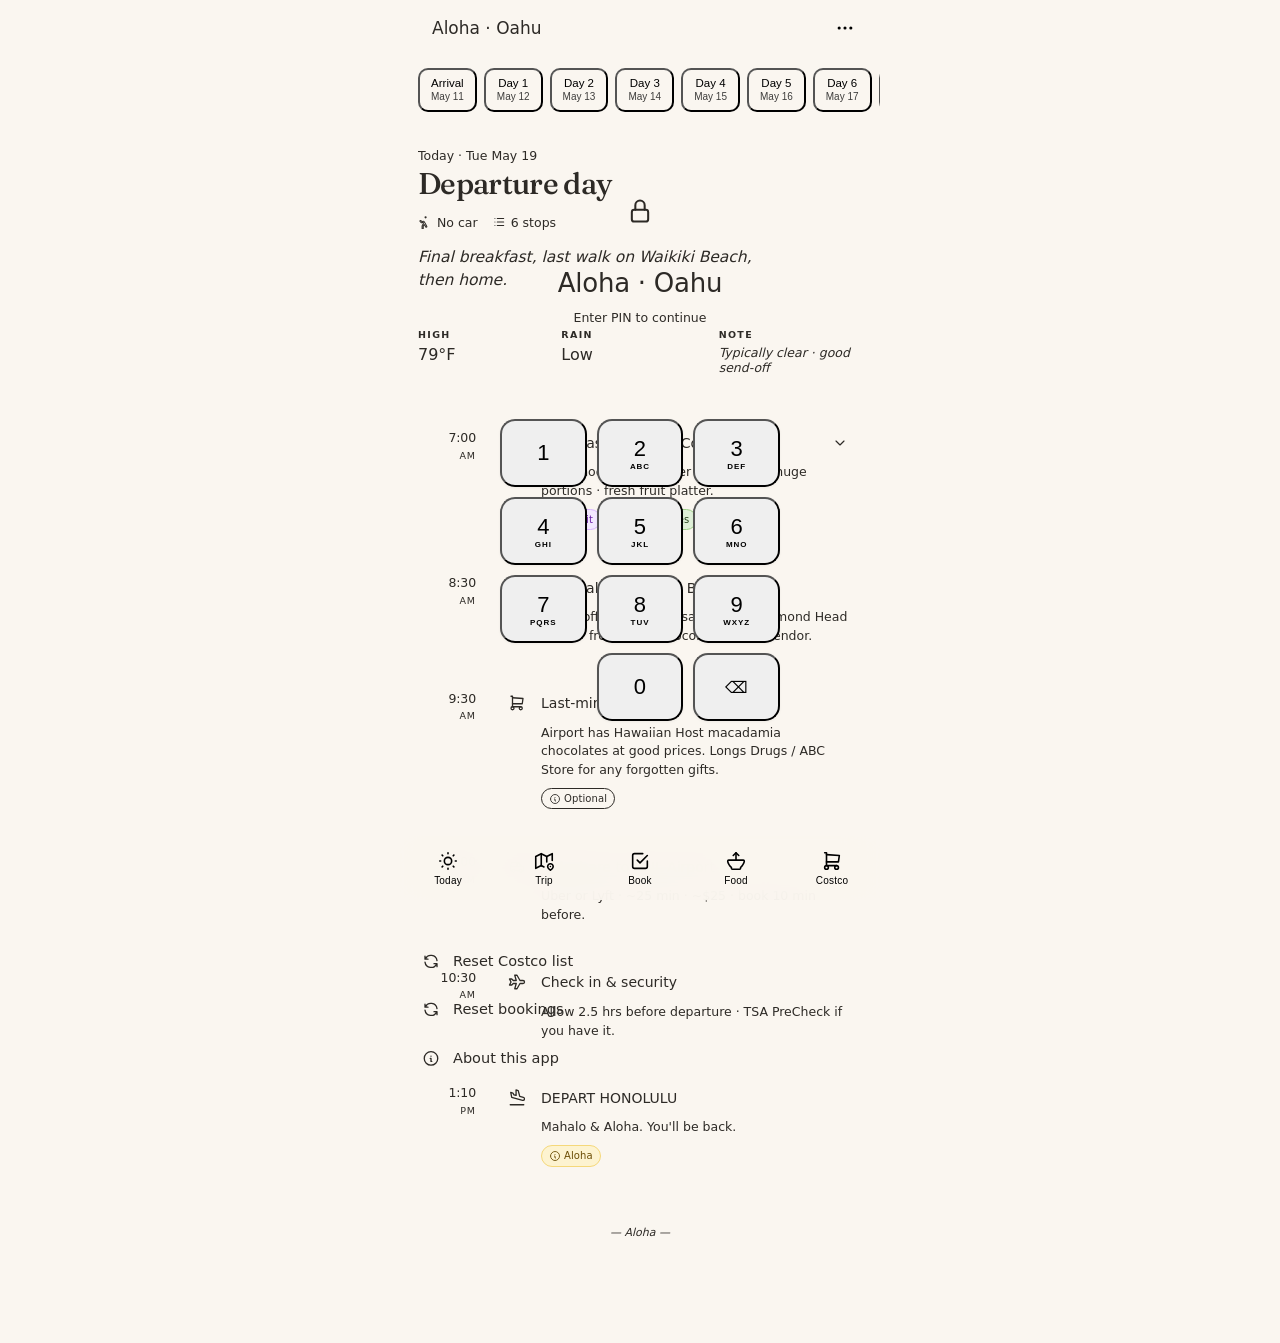
==== commit 97602b03: "Update Aloha_Oahu_Itinerary.html" ====
--- a/Aloha_Oahu_Itinerary.html
+++ b/Aloha_Oahu_Itinerary.html
@@ -1,4 +1,5 @@
 <!DOCTYPE html>
+
 <html lang="en">
 <head>
 <meta charset="UTF-8">
@@ -36,17 +37,17 @@
 
 /* TOP BAR */
 .topbar{position:sticky;top:0;z-index:50;
-  background:rgba(250,246,240,.93);
-  backdrop-filter:saturate(180%) blur(16px);
-  -webkit-backdrop-filter:saturate(180%) blur(16px);
-  border-bottom:.5px solid var(--line)}
+background:rgba(250,246,240,.93);
+backdrop-filter:saturate(180%) blur(16px);
+-webkit-backdrop-filter:saturate(180%) blur(16px);
+border-bottom:.5px solid var(–line)}
 .topbar-inner{display:flex;align-items:center;justify-content:space-between;padding:11px 18px}
-.brand{display:flex;align-items:center;gap:7px;font-family:var(--serif);font-size:17px;font-weight:500;color:var(--ink)}
-.brand-pip{width:7px;height:7px;border-radius:50%;background:var(--accent)}
-.menu-btn{width:34px;height:34px;border:none;background:transparent;color:var(--ink);
-  border-radius:9px;cursor:pointer;display:flex;align-items:center;justify-content:center;
-  transition:background .15s}
-.menu-btn:hover{background:var(--bg-soft)}
+.brand{display:flex;align-items:center;gap:7px;font-family:var(–serif);font-size:17px;font-weight:500;color:var(–ink)}
+.brand-pip{width:7px;height:7px;border-radius:50%;background:var(–accent)}
+.menu-btn{width:34px;height:34px;border:none;background:transparent;color:var(–ink);
+border-radius:9px;cursor:pointer;display:flex;align-items:center;justify-content:center;
+transition:background .15s}
+.menu-btn:hover{background:var(–bg-soft)}
 .menu-btn svg{display:block}
 
 /* PAGES */
@@ -56,75 +57,75 @@
 
 /* DAY PICKER */
 .daypicker{
-  display:flex;gap:7px;overflow-x:auto;padding:10px 18px;
-  scrollbar-width:none;-ms-overflow-style:none;
-  background:var(--bg);border-bottom:.5px solid var(--line);
-  position:sticky;top:58px;z-index:40;margin:0 -18px}
+display:flex;gap:7px;overflow-x:auto;padding:10px 18px;
+scrollbar-width:none;-ms-overflow-style:none;
+background:var(–bg);border-bottom:.5px solid var(–line);
+position:sticky;top:58px;z-index:40;margin:0 -18px}
 .daypicker::-webkit-scrollbar{display:none}
-.daychip{flex-shrink:0;background:transparent;border:.5px solid var(--line);
-  border-radius:10px;padding:6px 11px;font-size:11.5px;font-family:var(--sans);
-  color:var(--ink-soft);cursor:pointer;transition:all .15s;
-  text-align:center;min-width:54px;line-height:1.25;font-weight:500}
+.daychip{flex-shrink:0;background:transparent;border:.5px solid var(–line);
+border-radius:10px;padding:6px 11px;font-size:11.5px;font-family:var(–sans);
+color:var(–ink-soft);cursor:pointer;transition:all .15s;
+text-align:center;min-width:54px;line-height:1.25;font-weight:500}
 .daychip .chipdate{display:block;font-size:10px;margin-top:1px;opacity:.75}
-.daychip.active{background:var(--ink);color:var(--bg);border-color:var(--ink)}
-.daychip.today{border-color:var(--accent);color:var(--accent)}
-.daychip.today.active{background:var(--accent);border-color:var(--accent);color:#fff}
+.daychip.active{background:var(–ink);color:var(–bg);border-color:var(–ink)}
+.daychip.today{border-color:var(–accent);color:var(–accent)}
+.daychip.today.active{background:var(–accent);border-color:var(–accent);color:#fff}
 
 /* TODAY HERO */
-.hero{padding:26px 0 22px;border-bottom:.5px solid var(--line);position:relative;overflow:hidden}
+.hero{padding:26px 0 22px;border-bottom:.5px solid var(–line);position:relative;overflow:hidden}
 .hero-palm{display:none}
 .hero>*{position:relative;z-index:1}
-.hero-greeting{font-size:12.5px;color:var(--ink-soft);margin-bottom:3px}
-.hero-greeting strong{color:var(--accent);font-weight:500}
+.hero-greeting{font-size:12.5px;color:var(–ink-soft);margin-bottom:3px}
+.hero-greeting strong{color:var(–accent);font-weight:500}
 .hero h1{margin-top:3px;font-size:30px;letter-spacing:-.022em}
-.hero-meta{display:flex;gap:14px;margin-top:12px;font-size:12.5px;color:var(--ink-soft)}
+.hero-meta{display:flex;gap:14px;margin-top:12px;font-size:12.5px;color:var(–ink-soft)}
 .hero-meta span{display:inline-flex;align-items:center;gap:5px}
 .hero-meta svg{flex-shrink:0}
-.hero-summary{font-family:var(--serif);font-style:italic;font-size:15.5px;line-height:1.5;
-  color:var(--ink-soft);margin-top:14px;padding-right:80px}
+.hero-summary{font-family:var(–serif);font-style:italic;font-size:15.5px;line-height:1.5;
+color:var(–ink-soft);margin-top:14px;padding-right:80px}
 
 /* WEATHER STRIP */
-.wxstrip{display:flex;gap:0;border-bottom:.5px solid var(--line)}
-.wxcell{flex:1;padding:13px 0;border-right:.5px solid var(--line)}
+.wxstrip{display:flex;gap:0;border-bottom:.5px solid var(–line)}
+.wxcell{flex:1;padding:13px 0;border-right:.5px solid var(–line)}
 .wxcell:last-child{border-right:none;padding-left:14px}
 .wxcell:first-child{padding-right:0}
-.wx-lbl{font-size:9.5px;letter-spacing:.14em;text-transform:uppercase;color:var(--ink-faint);margin-bottom:3px;font-weight:600}
-.wx-val{font-family:var(--serif);font-size:16px;font-weight:500;line-height:1.2}
+.wx-lbl{font-size:9.5px;letter-spacing:.14em;text-transform:uppercase;color:var(–ink-faint);margin-bottom:3px;font-weight:600}
+.wx-val{font-family:var(–serif);font-size:16px;font-weight:500;line-height:1.2}
 .wx-val.sm{font-size:12.5px;font-style:italic;font-weight:400}
 
 /* TIMELINE */
 .timeline{padding:18px 0 8px}
 .tl-event{display:grid;grid-template-columns:58px 1fr;gap:11px;
-  padding:9px 0;position:relative;cursor:pointer;-webkit-tap-highlight-color:transparent}
+padding:9px 0;position:relative;cursor:pointer;-webkit-tap-highlight-color:transparent}
 .tl-event:not(:last-child)::before{
-  content:"";position:absolute;left:65px;top:36px;bottom:-9px;
-  width:1.5px;background:linear-gradient(to bottom,var(--line) 55%,transparent)}
-.evtime{font-family:var(--serif);font-size:12.5px;font-weight:500;
-  text-align:right;color:var(--ink-soft);padding-top:13px;letter-spacing:-.01em}
-.evtime small{font-size:9.5px;letter-spacing:.1em;color:var(--ink-faint);display:block;margin-top:1px}
-.evbody{border-radius:13px;background:var(--bg-card);border:.5px solid var(--line);
-  padding:12px 14px;transition:transform .15s ease,border-color .2s,box-shadow .2s;
-  position:relative;overflow:hidden}
-.evbody::before{content:"";position:absolute;left:0;top:0;bottom:0;width:3px;
-  background:var(--da,var(--accent));border-radius:0}
+content:””;position:absolute;left:65px;top:36px;bottom:-9px;
+width:1.5px;background:linear-gradient(to bottom,var(–line) 55%,transparent)}
+.evtime{font-family:var(–serif);font-size:12.5px;font-weight:500;
+text-align:right;color:var(–ink-soft);padding-top:13px;letter-spacing:-.01em}
+.evtime small{font-size:9.5px;letter-spacing:.1em;color:var(–ink-faint);display:block;margin-top:1px}
+.evbody{border-radius:13px;background:var(–bg-card);border:.5px solid var(–line);
+padding:12px 14px;transition:transform .15s ease,border-color .2s,box-shadow .2s;
+position:relative;overflow:hidden}
+.evbody::before{content:””;position:absolute;left:0;top:0;bottom:0;width:3px;
+background:var(–da,var(–accent));border-radius:0}
 .tl-event:active .evbody{transform:scale(.987)}
-.tl-event.open .evbody{border-color:var(--da,var(--accent));box-shadow:0 2px 10px rgba(60,40,20,.08)}
+.tl-event.open .evbody{border-color:var(–da,var(–accent));box-shadow:0 2px 10px rgba(60,40,20,.08)}
 .evrow{display:flex;align-items:center;gap:9px}
 .evicon{width:31px;height:31px;border-radius:8px;flex-shrink:0;
-  background:var(--ds,var(--bg-soft));color:var(--di,var(--accent));
-  display:flex;align-items:center;justify-content:center}
+background:var(–ds,var(–bg-soft));color:var(–di,var(–accent));
+display:flex;align-items:center;justify-content:center}
 .evicon svg{display:block}
-.evtitle{font-size:14px;font-weight:500;flex:1;line-height:1.3;color:var(--ink)}
-.evchev{color:var(--ink-faint);transition:transform .2s;flex-shrink:0}
+.evtitle{font-size:14px;font-weight:500;flex:1;line-height:1.3;color:var(–ink)}
+.evchev{color:var(–ink-faint);transition:transform .2s;flex-shrink:0}
 .evchev svg{display:block}
 .tl-event.open .evchev{transform:rotate(180deg)}
-.evdesc{font-size:12.5px;color:var(--ink-soft);margin-top:5px;padding-left:40px;line-height:1.5}
+.evdesc{font-size:12.5px;color:var(–ink-soft);margin-top:5px;padding-left:40px;line-height:1.5}
 
 /* HINT PILLS — shown collapsed, act as preview */
 .hintrow{display:flex;gap:4px;margin-top:8px;padding-left:40px;flex-wrap:wrap}
 .hint{display:inline-flex;align-items:center;gap:3px;
-  font-size:10px;font-weight:500;padding:2px 7px;
-  border-radius:999px;border:.5px solid;letter-spacing:.01em}
+font-size:10px;font-weight:500;padding:2px 7px;
+border-radius:999px;border:.5px solid;letter-spacing:.01em}
 .hint svg{display:block;flex-shrink:0}
 .h-outfit{background:#f3e8ff;color:#6b21a8;border-color:#d8b4fe}
 .h-weather{background:#daeef5;color:#073e51;border-color:#9fd4e6}
@@ -133,15 +134,15 @@
 .h-gentle{background:#f3e8ff;color:#6b21a8;border-color:#d8b4fe}
 .h-urgent{background:#fee2e2;color:#991b1b;border-color:#fca5a5}
 .h-book{background:#fce8ef;color:#5e1933;border-color:#f4abc3}
-.h-optional{background:var(--line-soft);color:var(--ink-faint);border-color:var(--line)}
+.h-optional{background:var(–line-soft);color:var(–ink-faint);border-color:var(–line)}
 
 /* BADGE PILLS — category tags */
 .badgerow{display:flex;gap:4px;margin-top:5px;padding-left:40px;flex-wrap:wrap}
 .badge{display:inline-flex;align-items:center;gap:3px;font-size:10px;
-  padding:2px 7px;border-radius:999px;font-weight:500;
-  background:var(--ds,var(--bg-soft));color:var(--di,var(--accent))}
+padding:2px 7px;border-radius:999px;font-weight:500;
+background:var(–ds,var(–bg-soft));color:var(–di,var(–accent))}
 .badge.urgent{background:#fee2e2;color:#991b1b}
-.badge.optional{background:var(--line-soft);color:var(--ink-faint)}
+.badge.optional{background:var(–line-soft);color:var(–ink-faint)}
 .badge.highlight{background:#fef3c7;color:#854d0e}
 .badge.gentle{background:#f3e8ff;color:#6b21a8}
 
@@ -149,164 +150,253 @@
 .evdetails{max-height:0;overflow:hidden;transition:max-height .3s ease}
 .tl-event.open .evdetails{max-height:800px}
 .det-inner{padding:12px 0 2px 40px}
-.det-sep{height:.5px;background:var(--line-soft);margin-bottom:13px}
+.det-sep{height:.5px;background:var(–line-soft);margin-bottom:13px}
 .detblock{margin-bottom:12px}
 .detblock:last-child{margin-bottom:0}
 .detlbl{font-size:9.5px;letter-spacing:.14em;text-transform:uppercase;
-  font-weight:600;margin-bottom:4px;display:flex;align-items:center;gap:4px}
+font-weight:600;margin-bottom:4px;display:flex;align-items:center;gap:4px}
 .detlbl svg{display:block;flex-shrink:0}
 .detlbl.outfit{color:#6b21a8}
 .detlbl.weather{color:#0c5a7a}
 .detlbl.alt{color:#2a4720}
 .detlbl.note{color:#6b4d05}
-.detval{font-size:12.5px;line-height:1.55;color:var(--ink)}
+.detval{font-size:12.5px;line-height:1.55;color:var(–ink)}
 .detval ul{padding-left:14px;margin-top:3px}
-.detval li{margin-bottom:2px;list-style:"→ ";padding-left:3px}
+.detval li{margin-bottom:2px;list-style:“→ “;padding-left:3px}
 
 /* BOTTOM NAV */
 .botnav{position:fixed;bottom:0;left:50%;transform:translateX(-50%);
-  width:100%;max-width:480px;display:flex;justify-content:space-around;
-  background:rgba(250,246,240,.95);
-  backdrop-filter:saturate(180%) blur(16px);
-  -webkit-backdrop-filter:saturate(180%) blur(16px);
-  border-top:.5px solid var(--line);z-index:100;
-  padding:7px 0 calc(7px + env(safe-area-inset-bottom))}
-.navbtn{background:transparent;border:none;color:var(--ink-faint);flex:1;
-  display:flex;flex-direction:column;align-items:center;justify-content:center;
-  gap:2px;padding:7px 4px;cursor:pointer;transition:color .15s;font-family:var(--sans)}
+width:100%;max-width:480px;display:flex;justify-content:space-around;
+background:rgba(250,246,240,.95);
+backdrop-filter:saturate(180%) blur(16px);
+-webkit-backdrop-filter:saturate(180%) blur(16px);
+border-top:.5px solid var(–line);z-index:100;
+padding:7px 0 calc(7px + env(safe-area-inset-bottom))}
+.navbtn{background:transparent;border:none;color:var(–ink-faint);flex:1;
+display:flex;flex-direction:column;align-items:center;justify-content:center;
+gap:2px;padding:7px 4px;cursor:pointer;transition:color .15s;font-family:var(–sans)}
 .navbtn svg{display:block}
 .navbtn .nlbl{font-size:10px;font-weight:500;letter-spacing:.02em;margin-top:1px}
-.navbtn.active{color:var(--accent)}
+.navbtn.active{color:var(–accent)}
 
 /* TRIP OVERVIEW */
 .trip-hero{padding:30px 0 24px}
 .trip-hero h1{font-size:44px;letter-spacing:-.03em;line-height:1;margin-bottom:5px}
-.trip-hero h1 em{font-style:italic;color:var(--accent)}
-.trip-hero .dates{font-family:var(--serif);font-size:15px;color:var(--ink-soft);font-style:italic}
+.trip-hero h1 em{font-style:italic;color:var(–accent)}
+.trip-hero .dates{font-family:var(–serif);font-size:15px;color:var(–ink-soft);font-style:italic}
 .sec-title{font-size:10.5px;letter-spacing:.16em;text-transform:uppercase;
-  color:var(--ink-faint);margin:22px 0 11px;font-weight:600;
-  display:flex;align-items:center;gap:10px}
-.sec-title::after{content:"";flex:1;height:.5px;background:var(--line)}
+color:var(–ink-faint);margin:22px 0 11px;font-weight:600;
+display:flex;align-items:center;gap:10px}
+.sec-title::after{content:””;flex:1;height:.5px;background:var(–line)}
 .meta-grid{display:grid;grid-template-columns:1fr 1fr;gap:10px;margin-bottom:4px}
-.metastat{background:var(--bg-card);border:.5px solid var(--line);border-radius:12px;padding:13px}
-.metastat .mlbl{font-size:9.5px;letter-spacing:.14em;text-transform:uppercase;color:var(--ink-faint);font-weight:600}
-.metastat .mval{font-family:var(--serif);font-size:16px;font-weight:500;margin-top:3px}
-.metastat .msub{font-size:11px;color:var(--ink-soft);margin-top:1px}
+.metastat{background:var(–bg-card);border:.5px solid var(–line);border-radius:12px;padding:13px}
+.metastat .mlbl{font-size:9.5px;letter-spacing:.14em;text-transform:uppercase;color:var(–ink-faint);font-weight:600}
+.metastat .mval{font-family:var(–serif);font-size:16px;font-weight:500;margin-top:3px}
+.metastat .msub{font-size:11px;color:var(–ink-soft);margin-top:1px}
 .contact-grid{display:grid;grid-template-columns:1fr 1fr;gap:8px}
-.contactbtn{background:var(--bg-card);border:.5px solid var(--line);border-radius:12px;
-  padding:11px 13px;display:flex;align-items:center;gap:10px;
-  text-decoration:none;color:var(--ink);cursor:pointer;
-  transition:transform .15s;-webkit-tap-highlight-color:transparent}
+.contactbtn{background:var(–bg-card);border:.5px solid var(–line);border-radius:12px;
+padding:11px 13px;display:flex;align-items:center;gap:10px;
+text-decoration:none;color:var(–ink);cursor:pointer;
+transition:transform .15s;-webkit-tap-highlight-color:transparent}
 .contactbtn:active{transform:scale(.97)}
-.ci{width:31px;height:31px;border-radius:8px;background:var(--bg-soft);
-  color:var(--accent);display:flex;align-items:center;justify-content:center;flex-shrink:0}
+.ci{width:31px;height:31px;border-radius:8px;background:var(–bg-soft);
+color:var(–accent);display:flex;align-items:center;justify-content:center;flex-shrink:0}
 .ci svg{display:block}
 .ct{font-size:12px;font-weight:500;line-height:1.25}
-.ct small{font-size:10.5px;color:var(--ink-faint);font-weight:400;display:block}
+.ct small{font-size:10.5px;color:var(–ink-faint);font-weight:400;display:block}
 .daycards{display:flex;flex-direction:column;gap:8px;margin-bottom:24px}
-.daycard{background:var(--bg-card);border:.5px solid var(--line);border-radius:13px;
-  padding:13px 15px;display:flex;align-items:center;gap:13px;
-  cursor:pointer;-webkit-tap-highlight-color:transparent;
-  transition:transform .15s;position:relative;overflow:hidden}
-.daycard::before{content:"";position:absolute;left:0;top:0;bottom:0;width:3px;
-  background:var(--da,var(--accent))}
+.daycard{background:var(–bg-card);border:.5px solid var(–line);border-radius:13px;
+padding:13px 15px;display:flex;align-items:center;gap:13px;
+cursor:pointer;-webkit-tap-highlight-color:transparent;
+transition:transform .15s;position:relative;overflow:hidden}
+.daycard::before{content:””;position:absolute;left:0;top:0;bottom:0;width:3px;
+background:var(–da,var(–accent))}
 .daycard:active{transform:scale(.99)}
-.dcnum{font-family:var(--serif);font-size:26px;font-weight:500;color:var(--da,var(--accent));
-  line-height:1;text-align:center;min-width:42px;font-style:italic}
-.dcnum small{display:block;font-size:9.5px;letter-spacing:.12em;color:var(--ink-faint);
-  margin-top:3px;font-style:normal}
+.dcnum{font-family:var(–serif);font-size:26px;font-weight:500;color:var(–da,var(–accent));
+line-height:1;text-align:center;min-width:42px;font-style:italic}
+.dcnum small{display:block;font-size:9.5px;letter-spacing:.12em;color:var(–ink-faint);
+margin-top:3px;font-style:normal}
 .dcbody{flex:1;min-width:0}
 .dcbody .dctitle{font-size:14.5px;font-weight:500;line-height:1.25;margin-bottom:2px}
-.dcbody .dcsub{font-size:11.5px;color:var(--ink-soft)}
-.dcarrow{color:var(--ink-faint);flex-shrink:0}
+.dcbody .dcsub{font-size:11.5px;color:var(–ink-soft)}
+.dcarrow{color:var(–ink-faint);flex-shrink:0}
 .dcarrow svg{display:block}
 
 /* LIST PAGES */
 .listpage h1{margin:26px 0 6px}
-.listpage .pagesub{color:var(--ink-soft);font-size:14px;margin-bottom:20px;
-  font-family:var(--serif);font-style:italic}
-.progress-bar{background:var(--bg-card);border:.5px solid var(--line);border-radius:12px;
-  padding:13px;margin-bottom:18px}
-.pb-row{display:flex;justify-content:space-between;margin-bottom:7px;font-size:12px;color:var(--ink-soft)}
-.pb-track{height:5px;background:var(--bg-soft);border-radius:3px;overflow:hidden}
+.listpage .pagesub{color:var(–ink-soft);font-size:14px;margin-bottom:20px;
+font-family:var(–serif);font-style:italic}
+.progress-bar{background:var(–bg-card);border:.5px solid var(–line);border-radius:12px;
+padding:13px;margin-bottom:18px}
+.pb-row{display:flex;justify-content:space-between;margin-bottom:7px;font-size:12px;color:var(–ink-soft)}
+.pb-track{height:5px;background:var(–bg-soft);border-radius:3px;overflow:hidden}
 .pb-fill{height:100%;border-radius:3px;transition:width .4s ease}
 
 /* BOOKINGS */
-.bookcard{background:var(--bg-card);border:.5px solid var(--line);border-radius:13px;
-  padding:13px 15px;margin-bottom:9px;cursor:pointer;transition:transform .15s;
-  -webkit-tap-highlight-color:transparent}
+.bookcard{background:var(–bg-card);border:.5px solid var(–line);border-radius:13px;
+padding:13px 15px;margin-bottom:9px;cursor:pointer;transition:transform .15s;
+-webkit-tap-highlight-color:transparent}
 .bookcard:active{transform:scale(.98)}
-.bookcard.done{background:linear-gradient(to right,#f0f9eb,var(--bg-card));border-color:#c8e6a8}
+.bookcard.done{background:linear-gradient(to right,#f0f9eb,var(–bg-card));border-color:#c8e6a8}
 .bookcard-hd{display:flex;justify-content:space-between;align-items:flex-start;margin-bottom:5px}
-.bookcard h3{font-family:var(--sans);font-size:14.5px;font-weight:500;line-height:1.3}
-.bookcheck{width:22px;height:22px;border-radius:50%;border:1.5px solid var(--line);
-  flex-shrink:0;display:flex;align-items:center;justify-content:center;transition:all .15s}
+.bookcard h3{font-family:var(–sans);font-size:14.5px;font-weight:500;line-height:1.3}
+.bookcheck{width:22px;height:22px;border-radius:50%;border:1.5px solid var(–line);
+flex-shrink:0;display:flex;align-items:center;justify-content:center;transition:all .15s}
 .bookcheck svg{display:block}
 .bookcard.done .bookcheck{background:#4a7c3a;border-color:#4a7c3a;color:#fff}
-.bookwhere{font-size:11.5px;color:var(--ink-soft);margin-bottom:3px}
-.bookwhen{font-size:11.5px;font-weight:500;color:var(--accent);margin-bottom:3px}
+.bookwhere{font-size:11.5px;color:var(–ink-soft);margin-bottom:3px}
+.bookwhen{font-size:11.5px;font-weight:500;color:var(–accent);margin-bottom:3px}
 .bookcard.done .bookwhen{color:#4a7c3a}
-.booknotes{font-size:11.5px;color:var(--ink-soft);line-height:1.4}
+.booknotes{font-size:11.5px;color:var(–ink-soft);line-height:1.4}
 
 /* FOOD */
 .food-filters{display:flex;gap:6px;overflow-x:auto;padding-bottom:11px;
-  margin-bottom:14px;scrollbar-width:none}
+margin-bottom:14px;scrollbar-width:none}
 .food-filters::-webkit-scrollbar{display:none}
-.fchip{flex-shrink:0;background:transparent;border:.5px solid var(--line);
-  border-radius:999px;padding:5px 11px;font-size:12px;color:var(--ink-soft);
-  cursor:pointer;transition:all .15s;font-family:var(--sans)}
-.fchip.active{background:var(--ink);color:var(--bg);border-color:var(--ink)}
-.foodcard{background:var(--bg-card);border:.5px solid var(--line);
-  border-radius:13px;padding:13px 15px;margin-bottom:8px}
+.fchip{flex-shrink:0;background:transparent;border:.5px solid var(–line);
+border-radius:999px;padding:5px 11px;font-size:12px;color:var(–ink-soft);
+cursor:pointer;transition:all .15s;font-family:var(–sans)}
+.fchip.active{background:var(–ink);color:var(–bg);border-color:var(–ink)}
+.foodcard{background:var(–bg-card);border:.5px solid var(–line);
+border-radius:13px;padding:13px 15px;margin-bottom:8px}
 .foodcard-row{display:flex;align-items:baseline;justify-content:space-between;gap:8px;margin-bottom:3px}
 .foodname{font-size:14.5px;font-weight:500;flex:1}
-.foodprice{font-family:var(--serif);font-size:14px;color:var(--gold)}
-.foodwhat{font-size:12.5px;color:var(--ink);line-height:1.4;margin-bottom:5px}
-.foodmeta{display:flex;gap:9px;font-size:11px;color:var(--ink-faint);margin-top:5px}
-.foodtype{background:var(--bg-soft);color:var(--ink-soft);padding:1px 7px;border-radius:4px;font-weight:500}
+.foodprice{font-family:var(–serif);font-size:14px;color:var(–gold)}
+.foodwhat{font-size:12.5px;color:var(–ink);line-height:1.4;margin-bottom:5px}
+.foodmeta{display:flex;gap:9px;font-size:11px;color:var(–ink-faint);margin-top:5px}
+.foodtype{background:var(–bg-soft);color:var(–ink-soft);padding:1px 7px;border-radius:4px;font-weight:500}
 
 /* COSTCO */
 .costo-section{margin-bottom:20px}
 .costo-sec-title{font-size:10px;letter-spacing:.16em;text-transform:uppercase;
-  color:var(--ink-faint);margin-bottom:9px;padding-bottom:5px;
-  border-bottom:.5px solid var(--line);font-weight:600}
+color:var(–ink-faint);margin-bottom:9px;padding-bottom:5px;
+border-bottom:.5px solid var(–line);font-weight:600}
 .costoitem{display:flex;align-items:center;padding:11px 0;
-  border-bottom:.5px solid var(--line-soft);cursor:pointer;
-  -webkit-tap-highlight-color:transparent;gap:11px}
-.costocheck{width:22px;height:22px;border-radius:6px;border:1.5px solid var(--line);
-  flex-shrink:0;display:flex;align-items:center;justify-content:center;
-  transition:all .15s;background:var(--bg-card)}
+border-bottom:.5px solid var(–line-soft);cursor:pointer;
+-webkit-tap-highlight-color:transparent;gap:11px}
+.costocheck{width:22px;height:22px;border-radius:6px;border:1.5px solid var(–line);
+flex-shrink:0;display:flex;align-items:center;justify-content:center;
+transition:all .15s;background:var(–bg-card)}
 .costocheck svg{display:block}
-.costoitem.checked .costocheck{background:var(--palm);border-color:var(--palm);color:#fff}
-.costoitem.checked .costoname{text-decoration:line-through;color:var(--ink-faint)}
+.costoitem.checked .costocheck{background:var(–palm);border-color:var(–palm);color:#fff}
+.costoitem.checked .costoname{text-decoration:line-through;color:var(–ink-faint)}
 .costotext{flex:1}
 .costoname{font-size:13.5px;font-weight:500;line-height:1.3}
-.costonote{font-size:11px;color:var(--ink-faint);margin-top:2px}
+.costonote{font-size:11px;color:var(–ink-faint);margin-top:2px}
 
 /* MENU SHEET */
 .overlay{position:fixed;inset:0;background:rgba(0,0,0,.38);z-index:200;
-  opacity:0;pointer-events:none;transition:opacity .2s}
+opacity:0;pointer-events:none;transition:opacity .2s}
 .overlay.open{opacity:1;pointer-events:auto}
-.menusheet{position:fixed;bottom:0;left:0;right:0;background:var(--bg);
-  border-radius:22px 22px 0 0;z-index:201;padding:10px 22px calc(22px + env(safe-area-inset-bottom));
-  max-width:480px;margin:0 auto;transform:translateY(100%);
-  transition:transform .25s cubic-bezier(.22,1,.36,1)}
+.menusheet{position:fixed;bottom:0;left:0;right:0;background:var(–bg);
+border-radius:22px 22px 0 0;z-index:201;padding:10px 22px calc(22px + env(safe-area-inset-bottom));
+max-width:480px;margin:0 auto;transform:translateY(100%);
+transition:transform .25s cubic-bezier(.22,1,.36,1)}
 .menusheet.open{transform:translateY(0)}
-.menuhandle{width:34px;height:4px;background:var(--line);border-radius:2px;margin:7px auto 16px}
+.menuhandle{width:34px;height:4px;background:var(–line);border-radius:2px;margin:7px auto 16px}
 .menulist{list-style:none}
 .menuitem{display:flex;align-items:center;gap:13px;padding:13px 0;
-  border-bottom:.5px solid var(--line-soft);cursor:pointer;font-size:14.5px;
-  -webkit-tap-highlight-color:transparent}
-.menuitem svg{display:block;color:var(--ink-soft)}
+border-bottom:.5px solid var(–line-soft);cursor:pointer;font-size:14.5px;
+-webkit-tap-highlight-color:transparent}
+.menuitem svg{display:block;color:var(–ink-soft)}
 .menuitem:last-child{border-bottom:none}
-.menuitem:active{color:var(--accent)}
+.menuitem:active{color:var(–accent)}
 
 /* FOOTER */
-.footnote{text-align:center;font-size:11px;color:var(--ink-faint);
-  padding:28px 18px 14px;font-family:var(--serif);font-style:italic}
+.footnote{text-align:center;font-size:11px;color:var(–ink-faint);
+padding:28px 18px 14px;font-family:var(–serif);font-style:italic}
+
+/* PIN LOCK SCREEN */
+#lockscreen{
+position:fixed;inset:0;z-index:9999;
+background:var(–bg);
+display:flex;flex-direction:column;align-items:center;justify-content:center;
+padding:32px 24px calc(32px + env(safe-area-inset-bottom));
+transition:opacity .35s ease, transform .35s ease;
+}
+#lockscreen.unlocking{opacity:0;transform:scale(1.04);pointer-events:none}
+.lock-icon{
+width:64px;height:64px;border-radius:20px;
+background:var(–bg-soft);border:.5px solid var(–line);
+display:flex;align-items:center;justify-content:center;
+margin-bottom:20px;
+color:var(–accent);
+}
+.lock-title{font-family:var(–serif);font-size:26px;font-weight:500;
+color:var(–ink);letter-spacing:-.01em;margin-bottom:5px;text-align:center}
+.lock-sub{font-size:12.5px;color:var(–ink-soft);text-align:center;margin-bottom:32px}
+.pin-dots{display:flex;gap:14px;margin-bottom:36px}
+.pin-dot{
+width:13px;height:13px;border-radius:50%;
+border:1.5px solid var(–line);background:transparent;
+transition:all .15s cubic-bezier(.34,1.56,.64,1);
+}
+.pin-dot.filled{background:var(–accent);border-color:var(–accent);transform:scale(1.15)}
+.pin-dot.error{background:#ef4444;border-color:#ef4444}
+.pin-pad{display:grid;grid-template-columns:repeat(3,1fr);gap:10px;width:100%;max-width:280px}
+.pin-key{
+height:68px;border-radius:15px;border:.5px solid var(–line);
+background:var(–bg-card);color:var(–ink);font-size:22px;font-weight:400;
+font-family:var(–serif);cursor:pointer;
+display:flex;flex-direction:column;align-items:center;justify-content:center;gap:1px;
+transition:transform .1s ease, background .1s, box-shadow .1s;
+-webkit-tap-highlight-color:transparent;
+box-shadow:0 1px 3px rgba(0,0,0,.05);
+user-select:none;
+}
+.pin-key:active{transform:scale(.94);background:var(–bg-soft)}
+.pin-key .key-sub{font-family:var(–sans);font-size:8px;letter-spacing:.12em;
+color:var(–ink-faint);text-transform:uppercase;font-weight:600;line-height:1}
+.pin-key.del{font-size:16px;color:var(–ink-soft)}
+.pin-key.empty{border:none;background:transparent;box-shadow:none;cursor:default}
+.pin-key.empty:active{transform:none}
+.lock-error{font-size:12px;color:#ef4444;text-align:center;
+margin-top:-24px;margin-bottom:16px;min-height:16px;
+opacity:0;transition:opacity .2s}
+.lock-error.show{opacity:1}
+@keyframes shake{
+0%,100%{transform:translateX(0)}
+20%{transform:translateX(-7px)}
+40%{transform:translateX(7px)}
+60%{transform:translateX(-5px)}
+80%{transform:translateX(4px)}
+}
+.pin-dots.shake{animation:shake .38s ease}
 </style>
+
 </head>
 <body>
+
+<!-- PIN LOCK SCREEN -->
+
+<div id="lockscreen">
+  <div class="lock-icon">
+    <svg xmlns="http://www.w3.org/2000/svg" width="28" height="28" viewBox="0 0 24 24" fill="none" stroke="currentColor" stroke-width="1.75" stroke-linecap="round" stroke-linejoin="round"><rect x="5" y="11" width="14" height="10" rx="2"/><path d="M8 11v-4a4 4 0 0 1 8 0v4"/></svg>
+  </div>
+  <div class="lock-title">Aloha · Oahu</div>
+  <div class="lock-sub">Enter PIN to continue</div>
+  <div class="pin-dots" id="pinDots">
+    <div class="pin-dot" id="d0"></div>
+    <div class="pin-dot" id="d1"></div>
+    <div class="pin-dot" id="d2"></div>
+    <div class="pin-dot" id="d3"></div>
+  </div>
+  <div class="lock-error" id="lockError">Incorrect PIN — try again</div>
+  <div class="pin-pad">
+    <button class="pin-key" data-n="1">1<span class="key-sub"></span></button>
+    <button class="pin-key" data-n="2">2<span class="key-sub">ABC</span></button>
+    <button class="pin-key" data-n="3">3<span class="key-sub">DEF</span></button>
+    <button class="pin-key" data-n="4">4<span class="key-sub">GHI</span></button>
+    <button class="pin-key" data-n="5">5<span class="key-sub">JKL</span></button>
+    <button class="pin-key" data-n="6">6<span class="key-sub">MNO</span></button>
+    <button class="pin-key" data-n="7">7<span class="key-sub">PQRS</span></button>
+    <button class="pin-key" data-n="8">8<span class="key-sub">TUV</span></button>
+    <button class="pin-key" data-n="9">9<span class="key-sub">WXYZ</span></button>
+    <button class="pin-key empty" disabled></button>
+    <button class="pin-key" data-n="0">0</button>
+    <button class="pin-key del" id="pinDel">⌫</button>
+  </div>
+</div>
 
 <div class="topbar">
   <div class="topbar-inner">
@@ -666,6 +756,62 @@
 
 render();
 
+// PIN LOCK
+(function(){
+  var PIN='1091';
+  var entered='';
+  var dots=document.querySelectorAll('.pin-dot');
+  var errorEl=document.getElementById('lockError');
+  var dotsWrap=document.getElementById('pinDots');
+  var lockEl=document.getElementById('lockscreen');
+
+  function updateDots(){
+    dots.forEach(function(d,i){
+      d.classList.toggle('filled', i < entered.length);
+      d.classList.remove('error');
+    });
+  }
+
+  function wrongPin(){
+    dots.forEach(function(d){ d.classList.add('error'); d.classList.remove('filled'); });
+    dotsWrap.classList.add('shake');
+    errorEl.classList.add('show');
+    setTimeout(function(){
+      dotsWrap.classList.remove('shake');
+      entered='';
+      updateDots();
+    },400);
+  }
+
+  function tryUnlock(){
+    if(entered===PIN){
+      lockEl.classList.add('unlocking');
+      setTimeout(function(){ lockEl.style.display='none'; },360);
+    } else {
+      wrongPin();
+    }
+  }
+
+  document.querySelectorAll('.pin-key[data-n]').forEach(function(btn){
+    btn.addEventListener('click',function(){
+      if(entered.length>=4) return;
+      errorEl.classList.remove('show');
+      entered+=btn.dataset.n;
+      updateDots();
+      if(entered.length===4) setTimeout(tryUnlock,120);
+    });
+  });
+
+  document.getElementById('pinDel').addEventListener('click',function(){
+    if(entered.length>0){
+      entered=entered.slice(0,-1);
+      errorEl.classList.remove('show');
+      updateDots();
+    }
+  });
+})();
+
 </script>
+
 </body>
 </html>
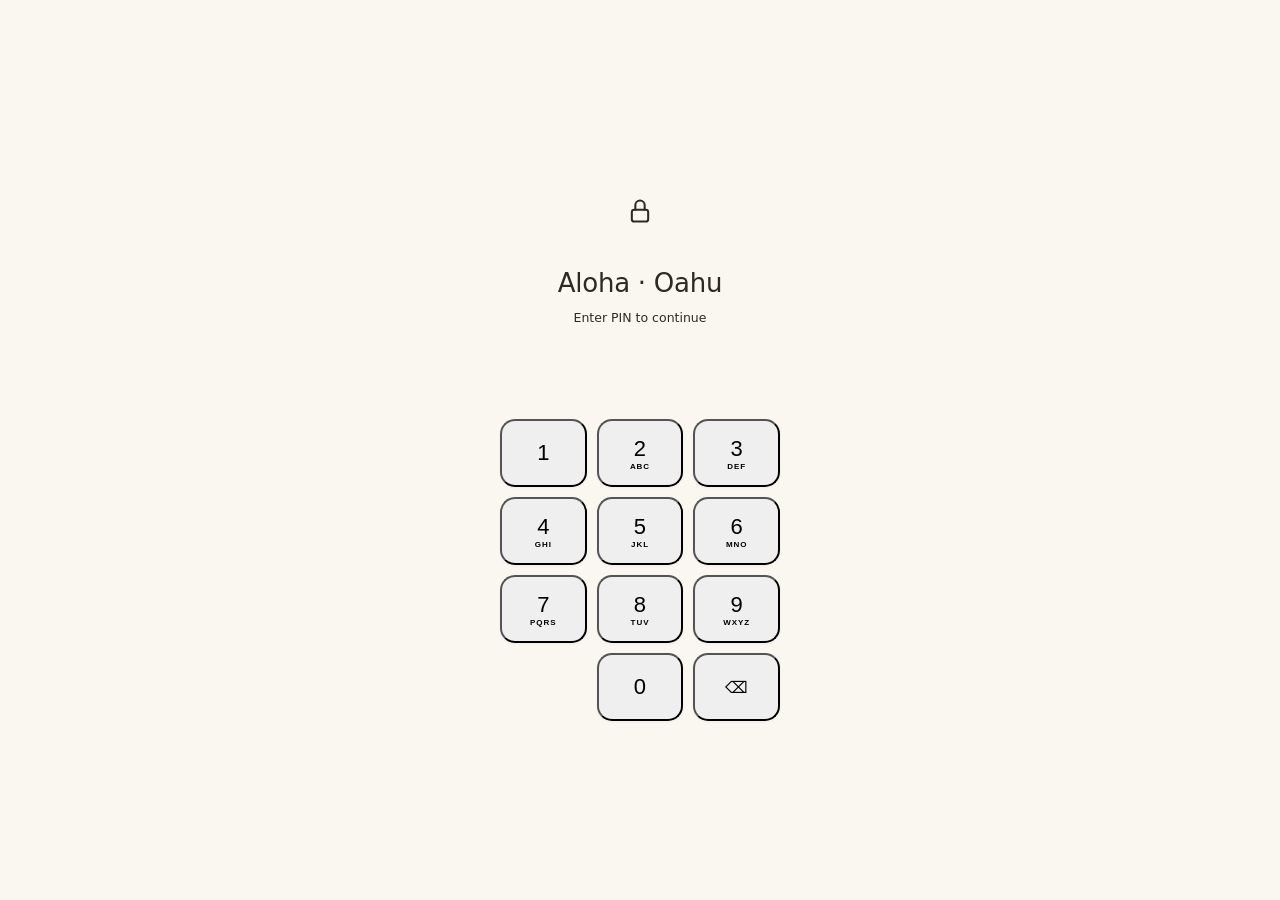
==== commit d72b0b4e: "Update Aloha_Oahu_Itinerary.html" ====
--- a/Aloha_Oahu_Itinerary.html
+++ b/Aloha_Oahu_Itinerary.html
@@ -308,11 +308,13 @@
 
 /* PIN LOCK SCREEN */
 #lockscreen{
-position:fixed;inset:0;z-index:9999;
+position:fixed;top:0;left:0;right:0;bottom:0;z-index:9999;
 background:var(–bg);
 display:flex;flex-direction:column;align-items:center;justify-content:center;
 padding:32px 24px calc(32px + env(safe-area-inset-bottom));
 transition:opacity .35s ease, transform .35s ease;
+overflow:hidden;
+touch-action:none;
 }
 #lockscreen.unlocking{opacity:0;transform:scale(1.04);pointer-events:none}
 .lock-icon{
@@ -398,6 +400,7 @@
   </div>
 </div>
 
+<div id="app" style="display:none">
 <div class="topbar">
   <div class="topbar-inner">
     <div class="brand"><div class="brand-pip"></div> Aloha · Oahu</div>
@@ -417,6 +420,7 @@
     <li class="menuitem" data-action="about"><svg xmlns="http://www.w3.org/2000/svg" width="18" height="18" viewBox="0 0 24 24" fill="none" stroke="currentColor" stroke-width="1.75" stroke-linecap="round" stroke-linejoin="round"><path stroke="none" d="M0 0h24v24H0z" fill="none"/><path d="M3 12a9 9 0 1 0 18 0a9 9 0 0 0 -18 0"/><path d="M12 9h.01"/><path d="M11 12h1v4h1"/></svg> About this app</li>
   </ul>
 </div>
+</div><!-- /#app -->
 
 <script>
 const ICONS = {
@@ -731,30 +735,31 @@
   });
 }
 
-// Nav
-document.querySelectorAll('.navbtn').forEach(function(b){
-  b.addEventListener('click',function(){
-    state.page=b.dataset.page;state.expandedKey=null;
-    if(b.dataset.page==='today') state.dayIso=null;
-    render();
-  });
-});
-
-// Menu
-var overlay=document.getElementById('overlay'),sheet=document.getElementById('msheet');
-document.getElementById('menubtn').addEventListener('click',function(){overlay.classList.add('open');sheet.classList.add('open');});
-overlay.addEventListener('click',function(){overlay.classList.remove('open');sheet.classList.remove('open');});
-document.querySelectorAll('.menuitem').forEach(function(it){
-  it.addEventListener('click',function(){
-    var a=it.dataset.action;
-    if(a==='reset-costco'){if(confirm('Reset Costco list?')){state.costcoChecked.clear();localStorage.setItem('ck','[]');render();}}
-    else if(a==='reset-bookings'){if(confirm('Reset bookings?')){state.booksDone.clear();DATA.bookings.forEach(function(b){if(b.done)state.booksDone.add(b.what);});localStorage.setItem('bd',JSON.stringify([...state.booksDone]));render();}}
-    else if(a==='about'){alert('Aloha! 🌺\nYour Oahu itinerary · works offline\nProgress saves to your device.');}
-    overlay.classList.remove('open');sheet.classList.remove('open');
-  });
-});
-
-render();
+// Nav listeners and render — called after unlock
+function initApp(){
+  document.querySelectorAll('.navbtn').forEach(function(b){
+    b.addEventListener('click',function(){
+      state.page=b.dataset.page;state.expandedKey=null;
+      if(b.dataset.page==='today') state.dayIso=null;
+      render();
+    });
+  });
+
+  var overlay=document.getElementById('overlay'),sheet=document.getElementById('msheet');
+  document.getElementById('menubtn').addEventListener('click',function(){overlay.classList.add('open');sheet.classList.add('open');});
+  overlay.addEventListener('click',function(){overlay.classList.remove('open');sheet.classList.remove('open');});
+  document.querySelectorAll('.menuitem').forEach(function(it){
+    it.addEventListener('click',function(){
+      var a=it.dataset.action;
+      if(a==='reset-costco'){if(confirm('Reset Costco list?')){state.costcoChecked.clear();localStorage.setItem('ck','[]');render();}}
+      else if(a==='reset-bookings'){if(confirm('Reset bookings?')){state.booksDone.clear();DATA.bookings.forEach(function(b){if(b.done)state.booksDone.add(b.what);});localStorage.setItem('bd',JSON.stringify([...state.booksDone]));render();}}
+      else if(a==='about'){alert('Aloha! 🌺\nYour Oahu itinerary · works offline\nProgress saves to your device.');}
+      overlay.classList.remove('open');sheet.classList.remove('open');
+    });
+  });
+
+  render();
+}
 
 // PIN LOCK
 (function(){
@@ -764,6 +769,7 @@
   var errorEl=document.getElementById('lockError');
   var dotsWrap=document.getElementById('pinDots');
   var lockEl=document.getElementById('lockscreen');
+  var appEl=document.getElementById('app');
 
   function updateDots(){
     dots.forEach(function(d,i){
@@ -786,7 +792,11 @@
   function tryUnlock(){
     if(entered===PIN){
       lockEl.classList.add('unlocking');
-      setTimeout(function(){ lockEl.style.display='none'; },360);
+      setTimeout(function(){
+        lockEl.style.display='none';
+        appEl.style.display='';
+        initApp();
+      },360);
     } else {
       wrongPin();
     }
